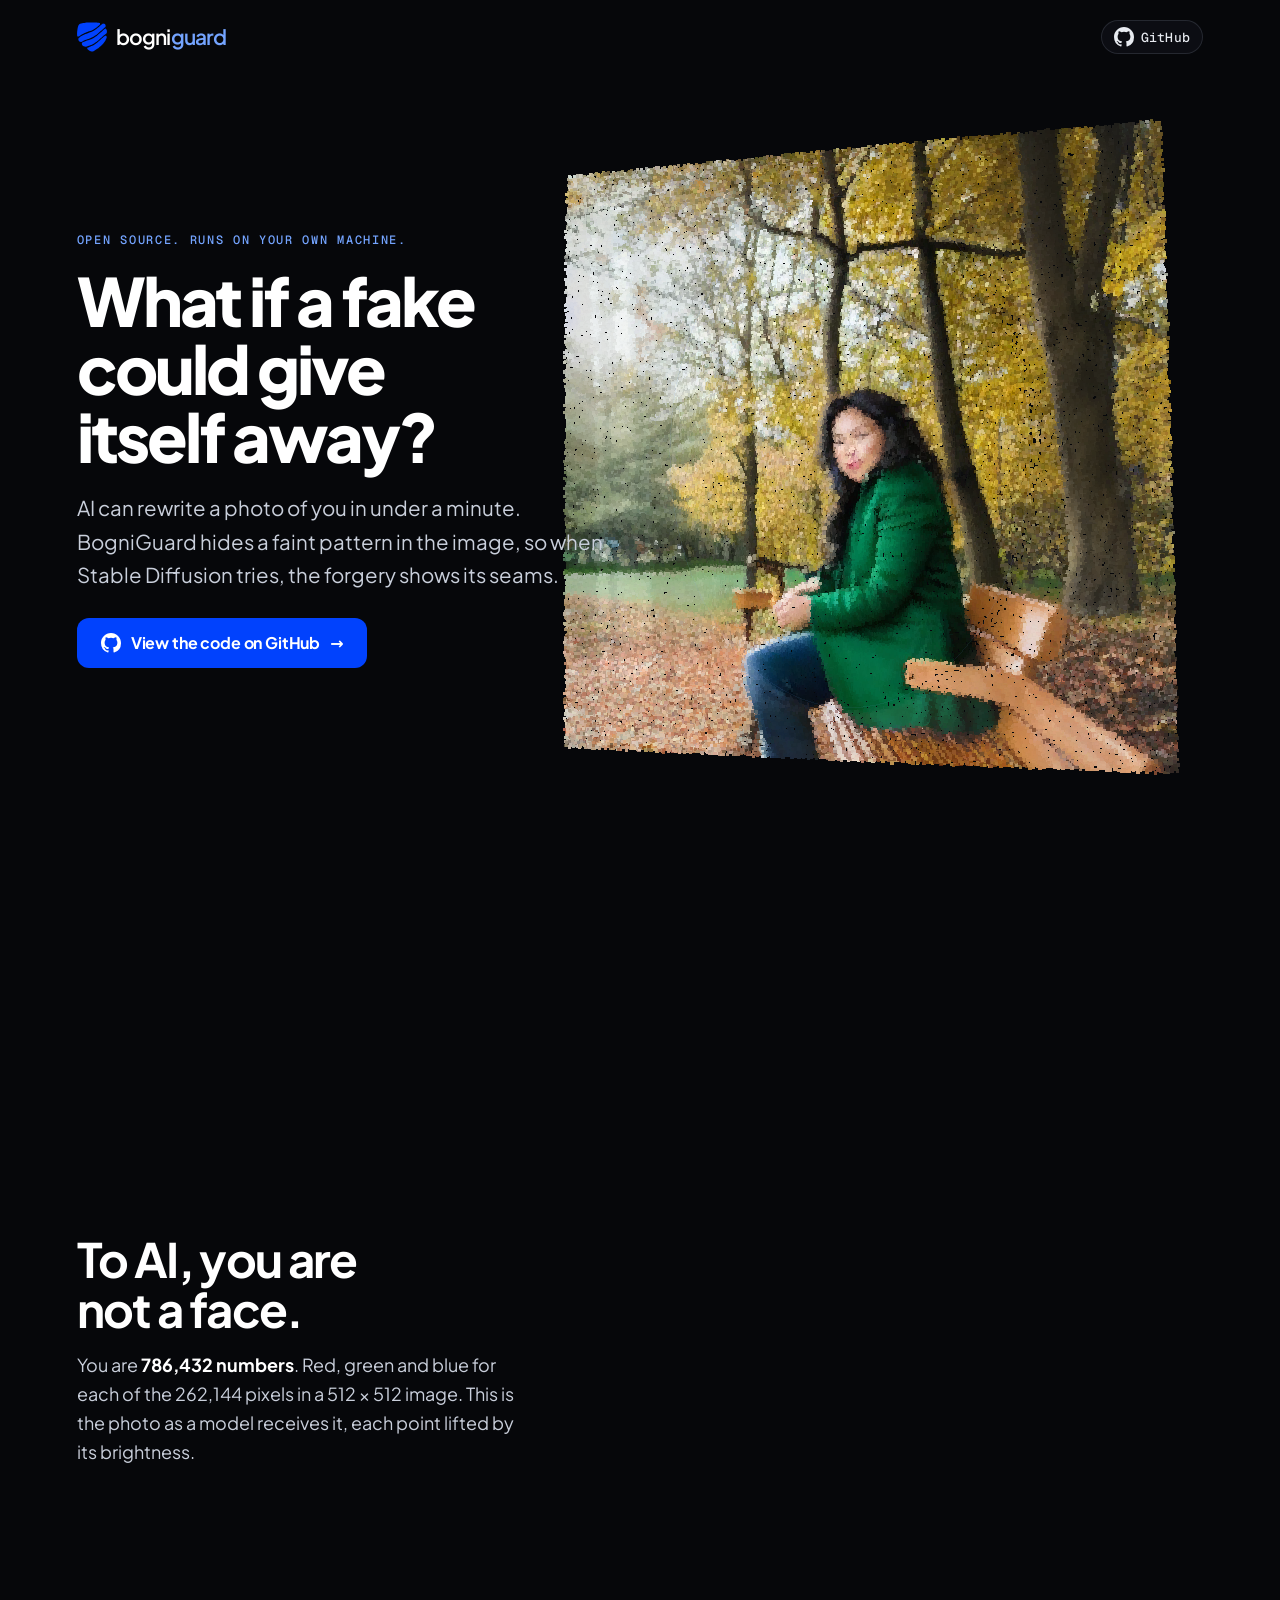
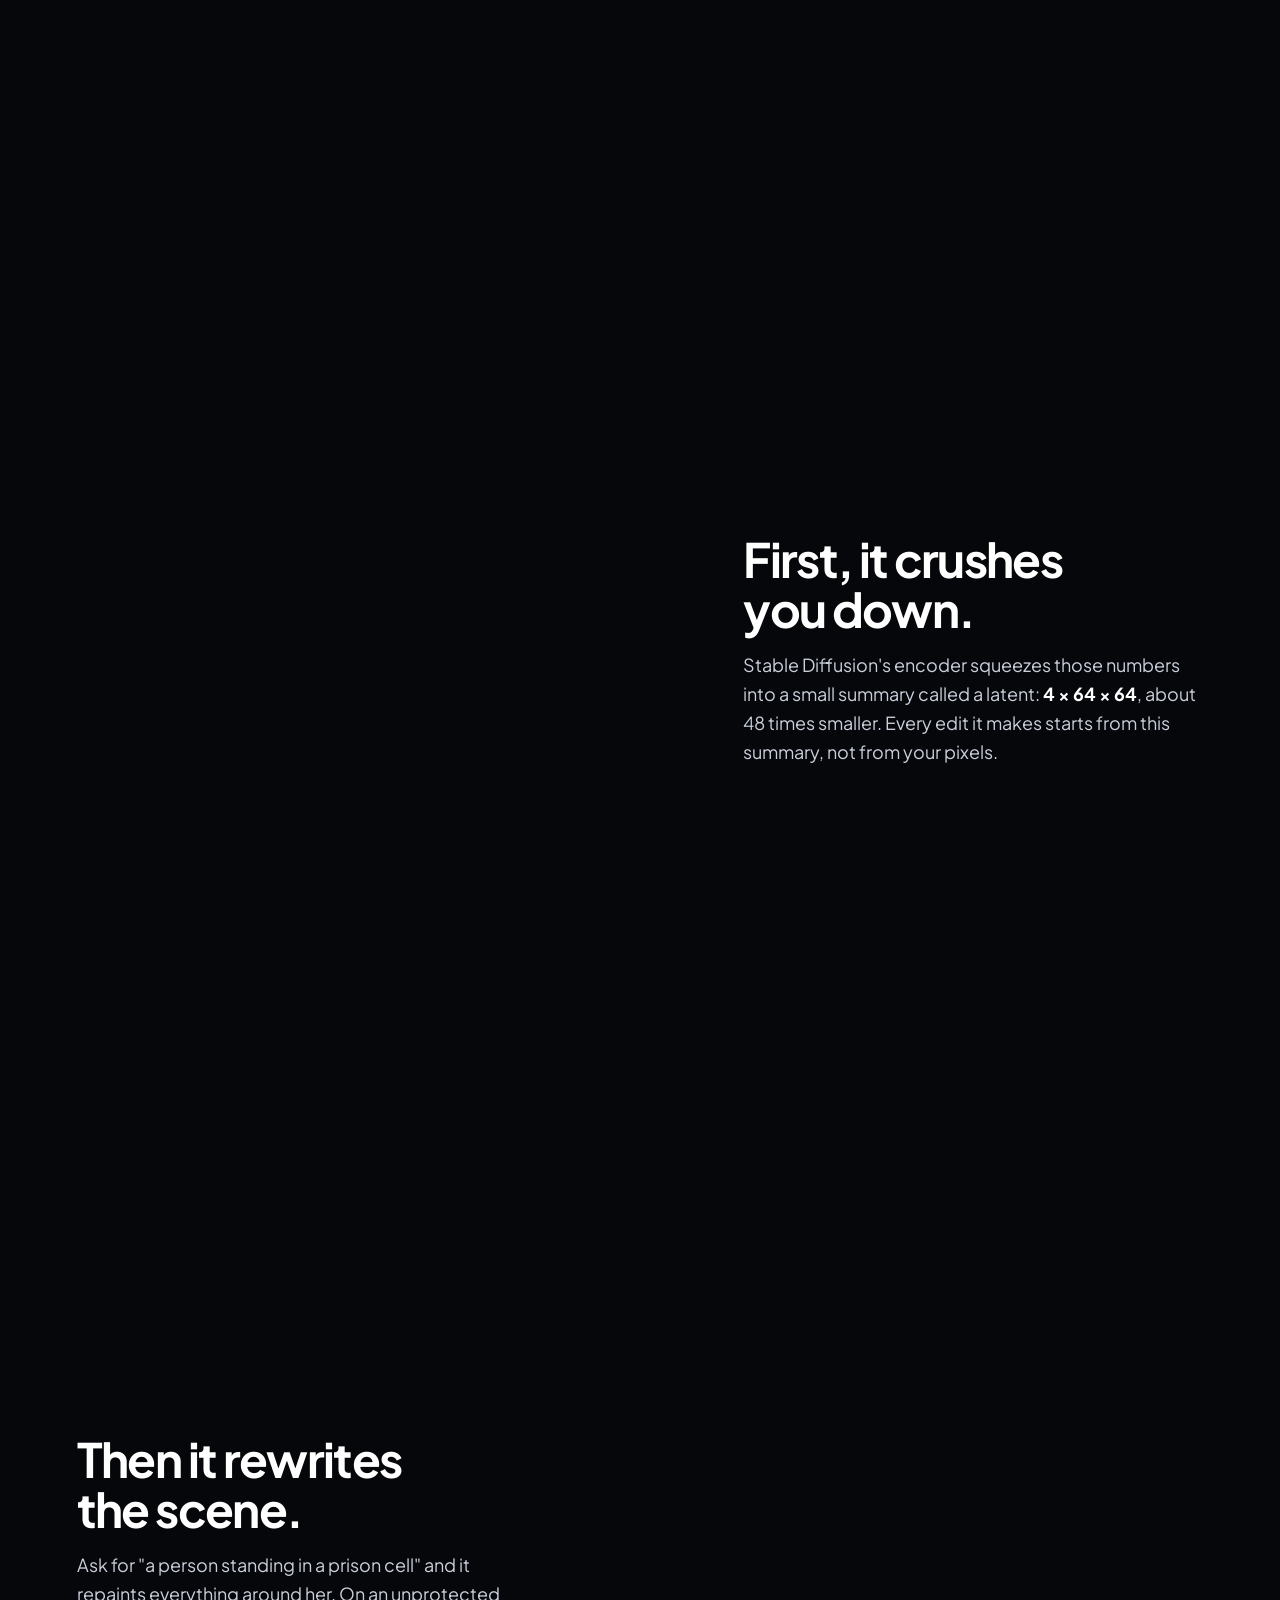
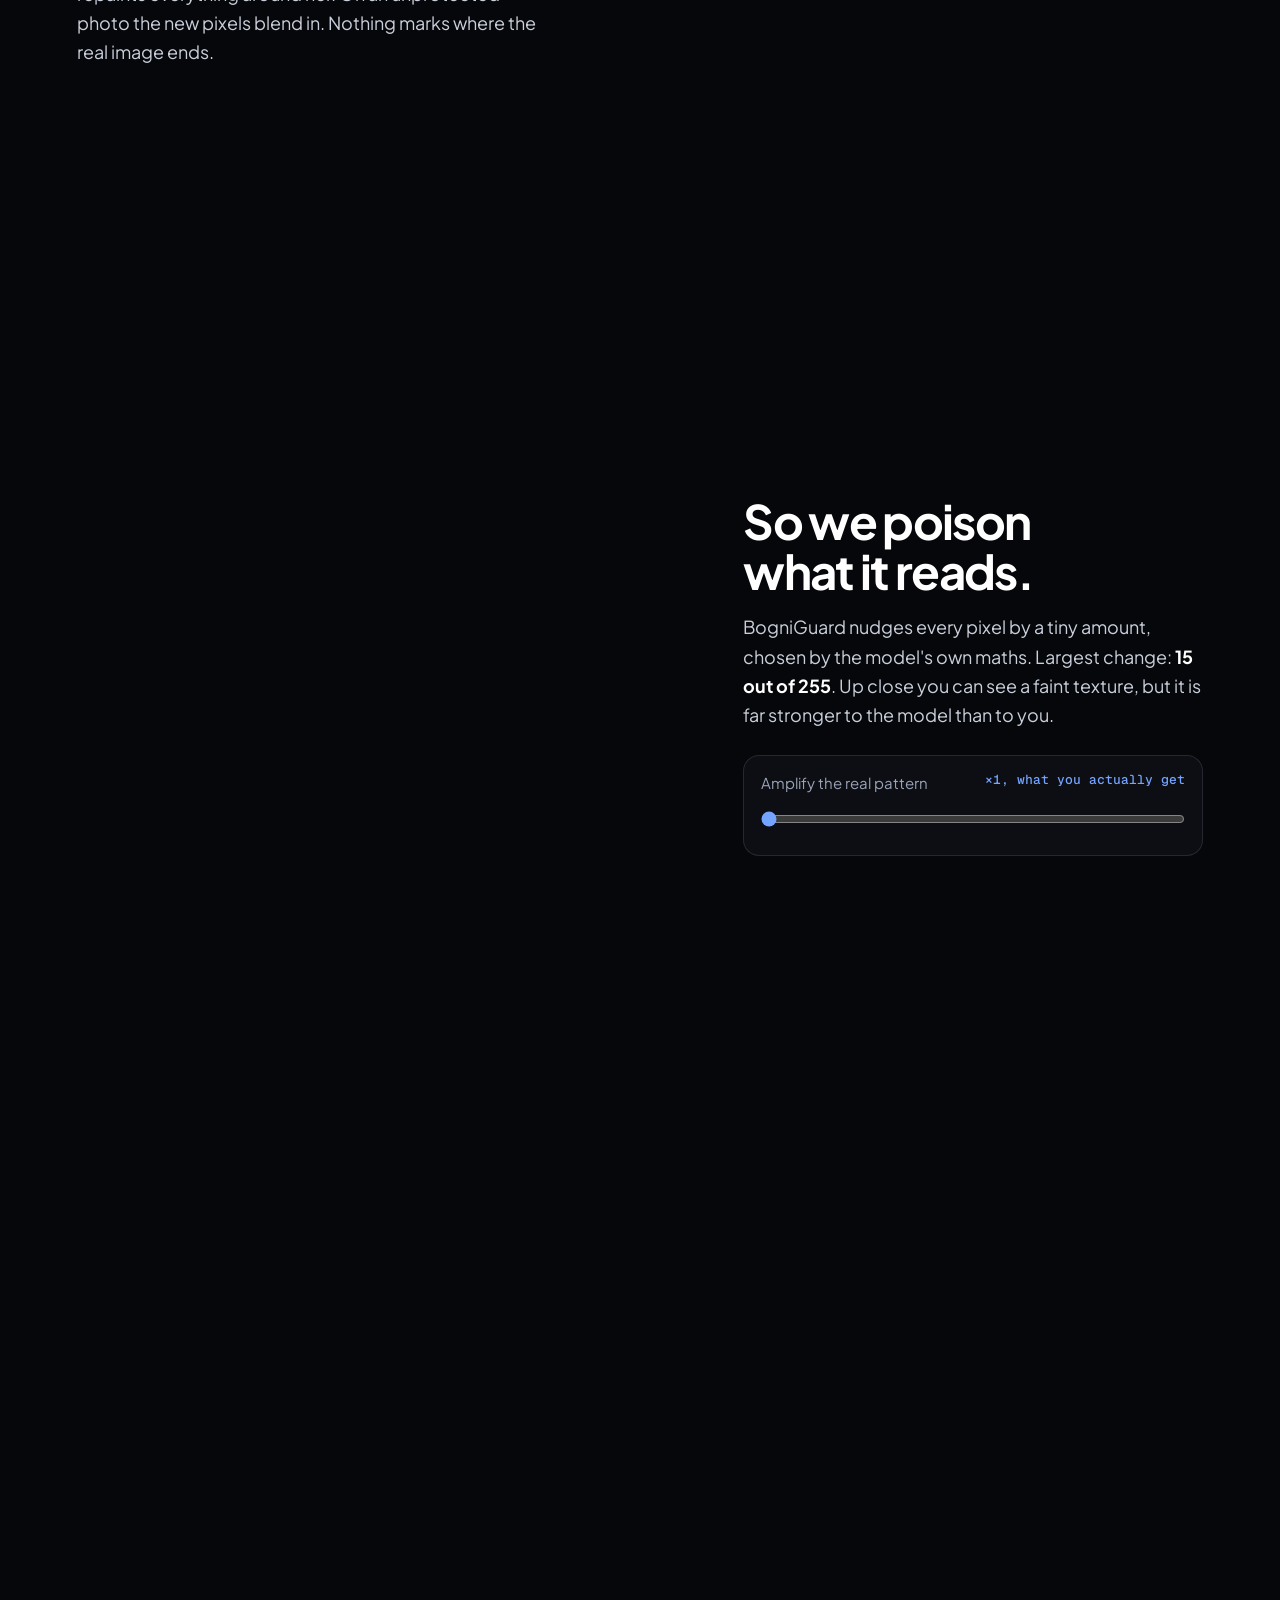
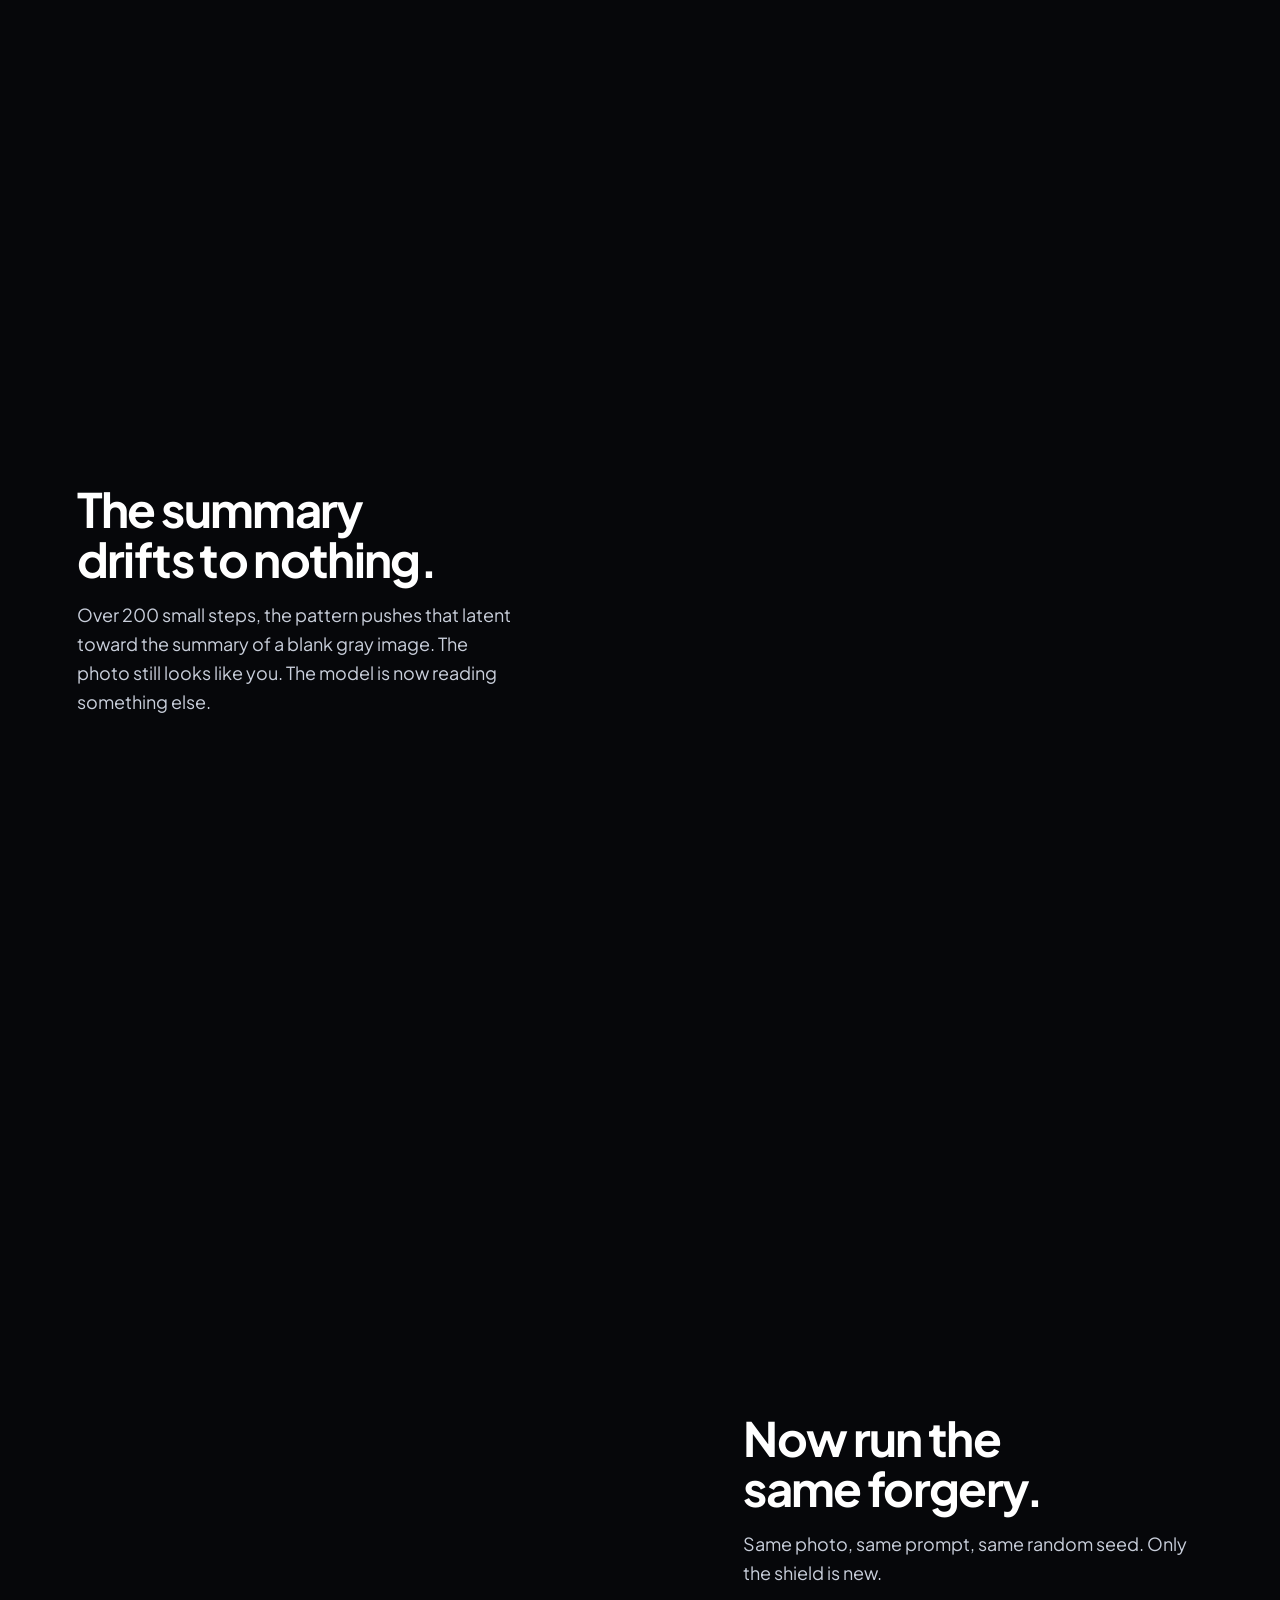
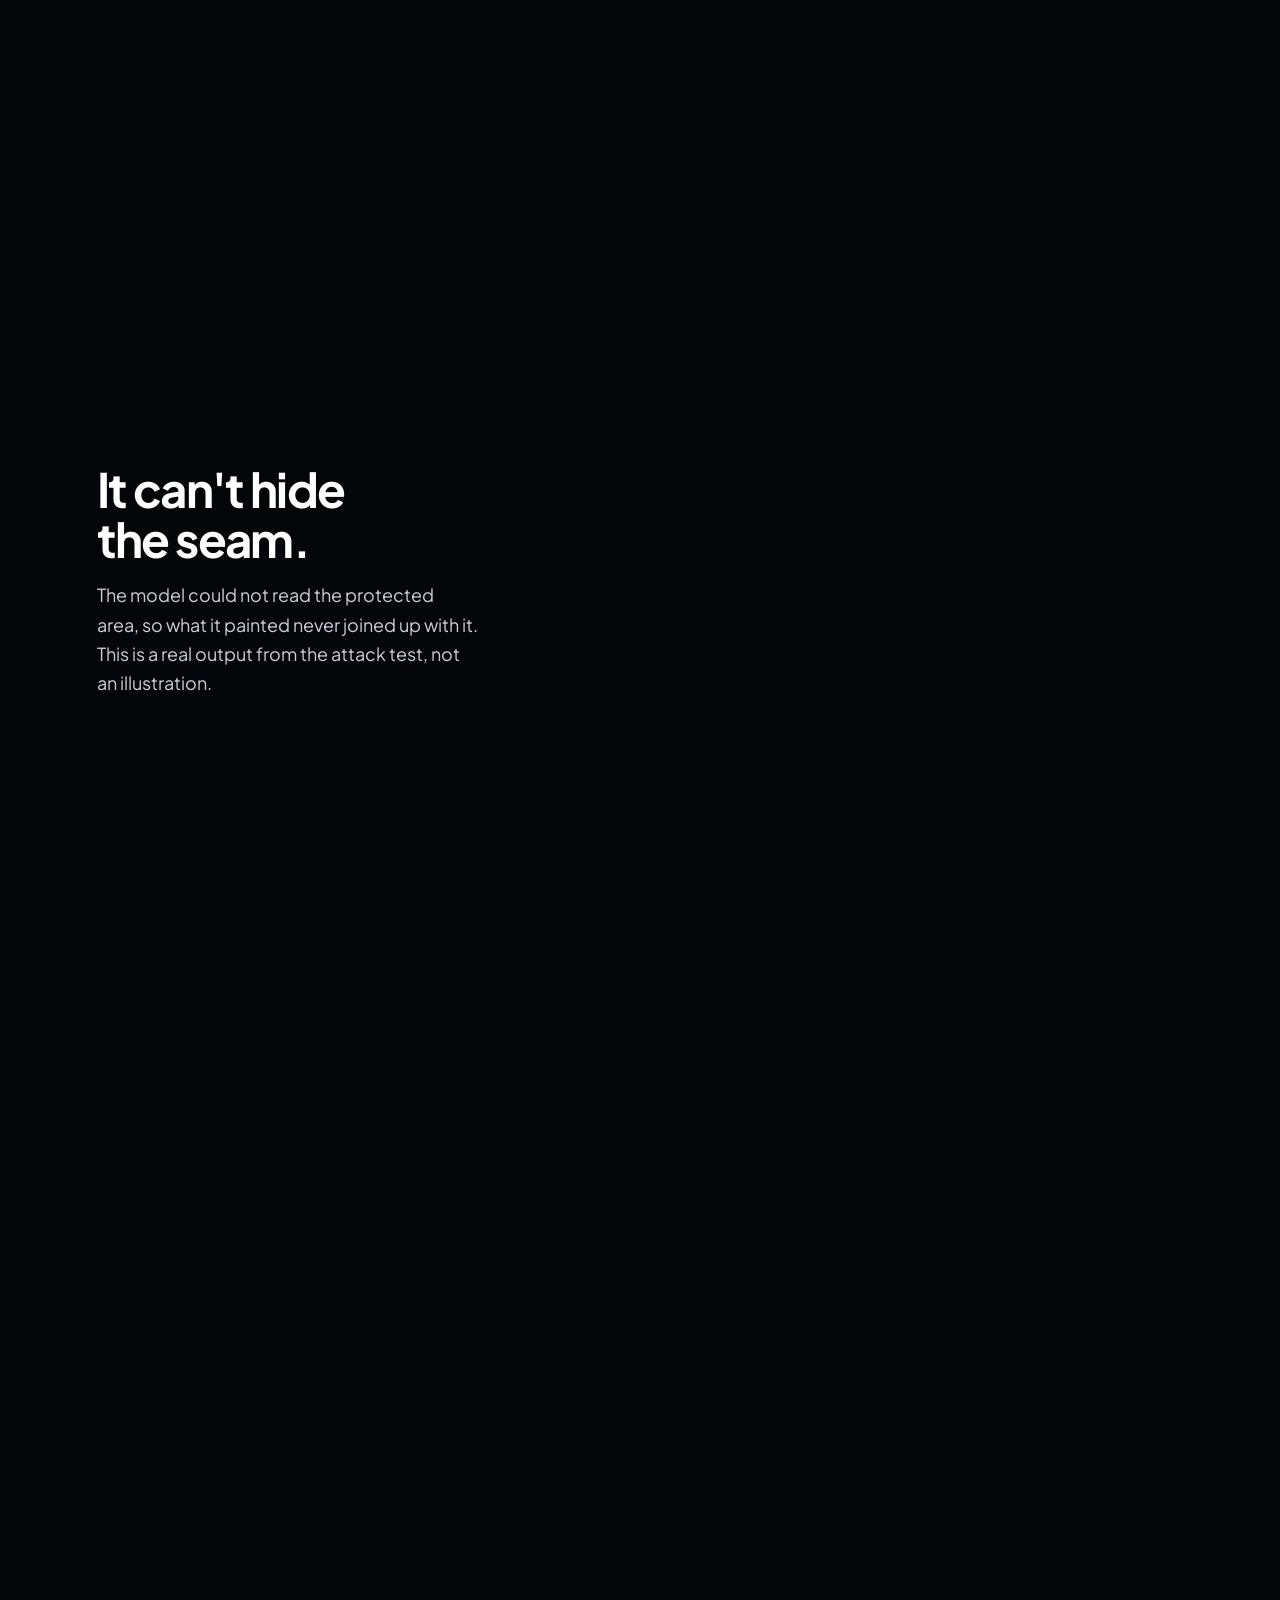
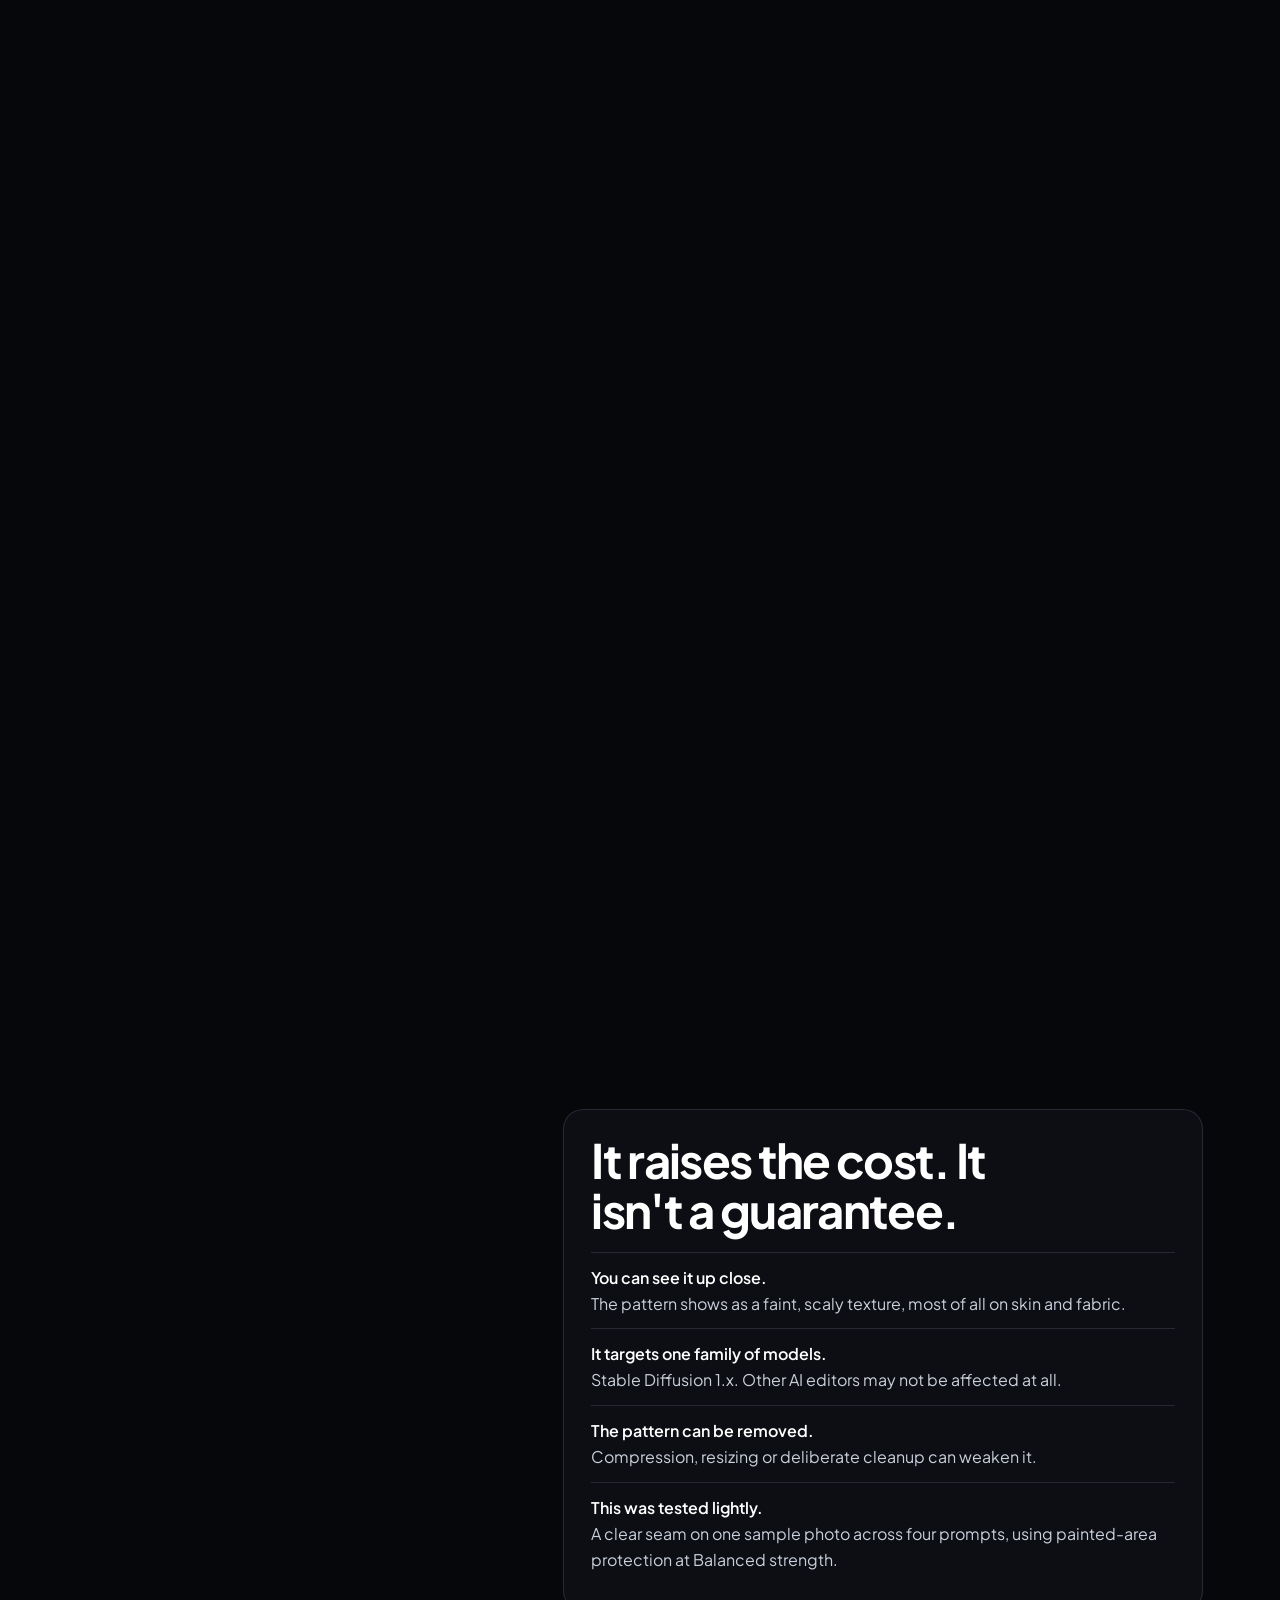
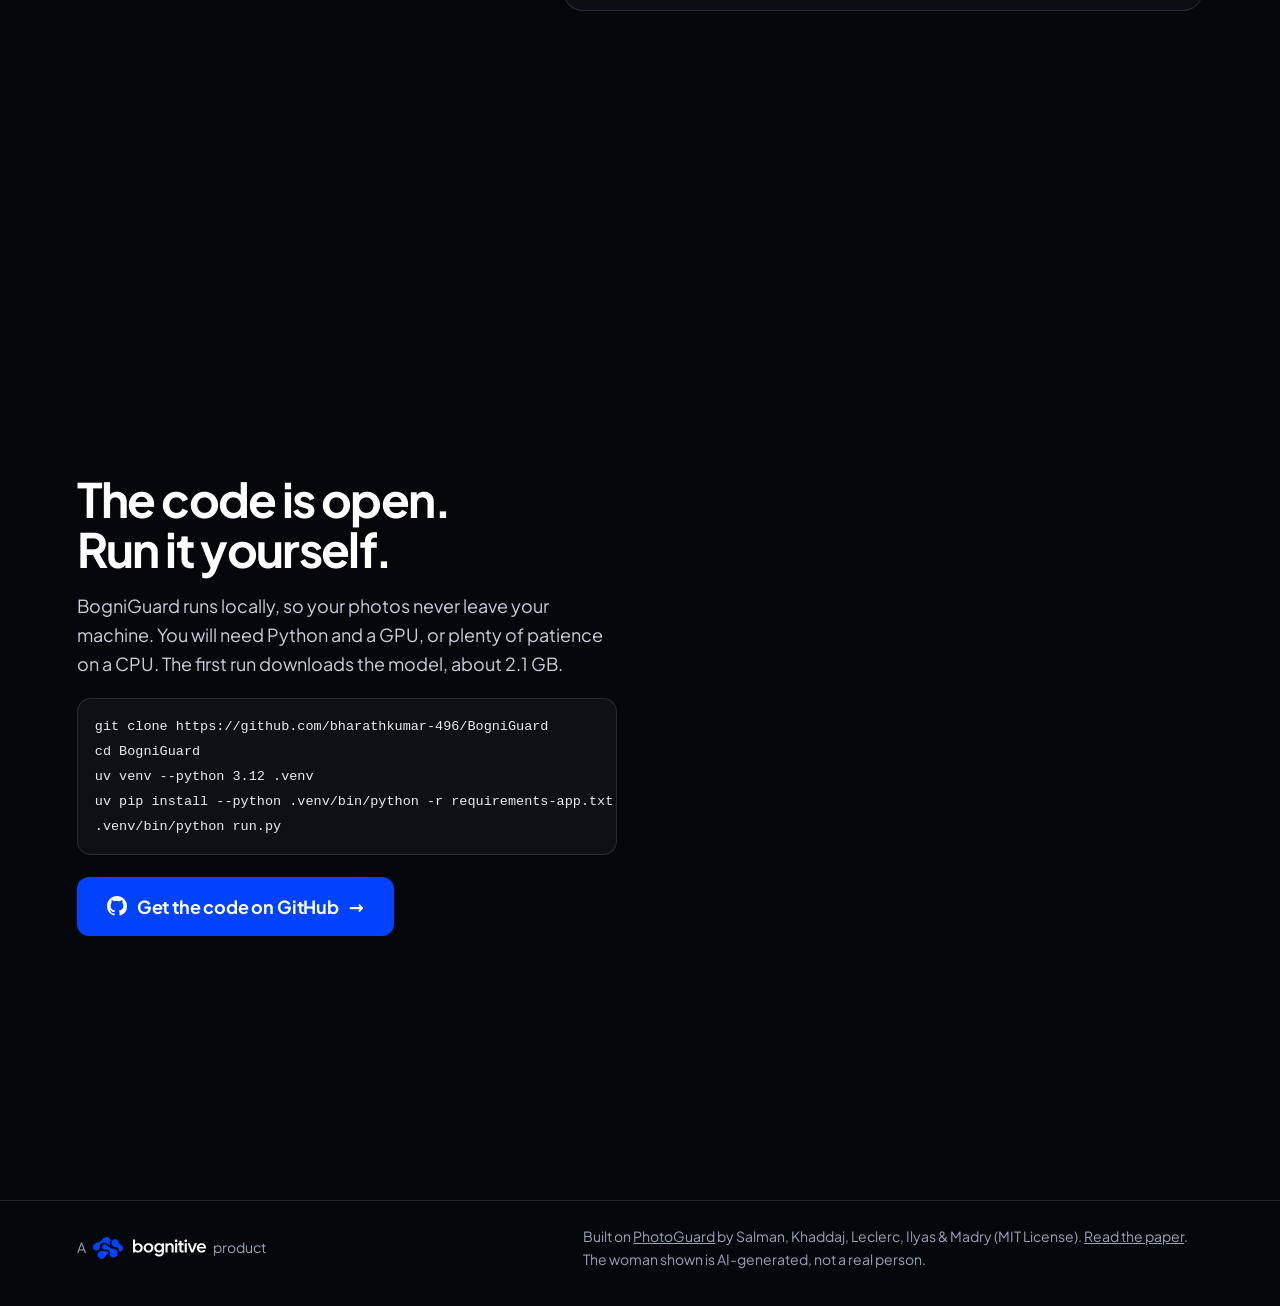
==== site/index.html @ f735fcf0 "BogniGuard: a local app and 3D explainer built on PhotoGuard Adds a branded local web app around the" ====
<!doctype html>
<html lang="en">
<head>
<meta charset="utf-8">
<meta name="viewport" content="width=device-width, initial-scale=1">
<title>BogniGuard</title>
<meta name="description" content="See how BogniGuard hides a protective pattern in a photo so Stable Diffusion forgeries give themselves away. Open source, built on PhotoGuard.">
<meta property="og:title" content="BogniGuard">
<meta property="og:description" content="Pull a real AI forgery apart with your scroll, and see how an invisible-to-the-model shield breaks it.">
<link rel="icon" href="img/favicon.svg" type="image/svg+xml">
<link rel="preload" href="fonts/jakarta.woff2" as="font" type="font/woff2" crossorigin>
<link rel="stylesheet" href="style.css">
<script>document.documentElement.classList.add("js")</script>
</head>
<body>
<canvas id="stage" aria-hidden="true"></canvas>
<div class="bar" id="bar" aria-hidden="true"></div>

<header>
  <a class="brand" href="#top" aria-label="BogniGuard, back to top"><img src="img/guard-mark.svg" alt="" width="30" height="30"><span>bogni<b>guard</b></span></a>
  <a class="source" href="https://github.com/bharathkumar-496/BogniGuard" rel="noopener"><svg class="gh" viewBox="0 0 16 16" width="20" height="20" aria-hidden="true"><path fill="currentColor" d="M8 0C3.58 0 0 3.58 0 8a8 8 0 0 0 5.47 7.59c.4.07.55-.17.55-.38v-1.34c-2.23.48-2.7-1.07-2.7-1.07-.36-.92-.89-1.17-.89-1.17-.73-.5.05-.49.05-.49.8.06 1.23.83 1.23.83.72 1.22 1.87.87 2.33.66.07-.52.28-.87.5-1.07-1.78-.2-3.64-.89-3.64-3.95 0-.87.31-1.59.82-2.15-.08-.2-.36-1.02.08-2.12 0 0 .67-.21 2.2.82a7.6 7.6 0 0 1 4 0c1.53-1.04 2.2-.82 2.2-.82.44 1.1.16 1.92.08 2.12.51.56.82 1.27.82 2.15 0 3.07-1.87 3.75-3.65 3.95.29.25.54.73.54 1.48v2.2c0 .21.15.46.55.38A8 8 0 0 0 16 8c0-4.42-3.58-8-8-8z"/></svg><span>GitHub</span></a>
</header>

<main id="top">
  <section class="act hero" data-state="hero">
    <div class="copy">
      <p class="kicker">Open source. Runs on your own machine.</p>
      <h1>What if a fake could give itself away?</h1>
      <p class="lede">AI can rewrite a photo of you in under a minute. BogniGuard hides a faint pattern in the image, so when Stable Diffusion tries, the forgery shows its seams.</p>
      <a class="cta" href="https://github.com/bharathkumar-496/BogniGuard" rel="noopener"><svg class="gh" viewBox="0 0 16 16" width="20" height="20" aria-hidden="true"><path fill="currentColor" d="M8 0C3.58 0 0 3.58 0 8a8 8 0 0 0 5.47 7.59c.4.07.55-.17.55-.38v-1.34c-2.23.48-2.7-1.07-2.7-1.07-.36-.92-.89-1.17-.89-1.17-.73-.5.05-.49.05-.49.8.06 1.23.83 1.23.83.72 1.22 1.87.87 2.33.66.07-.52.28-.87.5-1.07-1.78-.2-3.64-.89-3.64-3.95 0-.87.31-1.59.82-2.15-.08-.2-.36-1.02.08-2.12 0 0 .67-.21 2.2.82a7.6 7.6 0 0 1 4 0c1.53-1.04 2.2-.82 2.2-.82.44 1.1.16 1.92.08 2.12.51.56.82 1.27.82 2.15 0 3.07-1.87 3.75-3.65 3.95.29.25.54.73.54 1.48v2.2c0 .21.15.46.55.38A8 8 0 0 0 16 8c0-4.42-3.58-8-8-8z"/></svg><span>View the code on GitHub</span><i aria-hidden="true">→</i></a>
    </div>
  </section>

  <section class="act left" data-state="numbers">
    <div class="copy">
      <h2>To AI, you are not a face.</h2>
      <p>You are <strong>786,432 numbers</strong>. Red, green and blue for each of the 262,144 pixels in a 512 × 512 image. This is the photo as a model receives it, each point lifted by its brightness.</p>
    </div>
    <img class="fallback" src="img/sample.jpg" alt="The sample photo: an AI-generated woman in a green jacket on a park bench" loading="lazy">
  </section>

  <section class="act right" data-state="latent">
    <div class="copy">
      <h2>First, it crushes you down.</h2>
      <p>Stable Diffusion's encoder squeezes those numbers into a small summary called a latent: <strong>4 × 64 × 64</strong>, about 48 times smaller. Every edit it makes starts from this summary, not from your pixels.</p>
    </div>
  </section>

  <section class="act left" data-state="edit">
    <div class="copy">
      <h2>Then it rewrites the scene.</h2>
      <p>Ask for "a person standing in a prison cell" and it repaints everything around her. On an unprotected photo the new pixels blend in. Nothing marks where the real image ends.</p>
    </div>
    <img class="fallback" src="img/proof-original.jpg" alt="AI edit of the unprotected photo, which blends in" loading="lazy">
  </section>

  <section class="act right tall" data-state="shield">
    <div class="copy">
      <h2>So we poison what it reads.</h2>
      <p>BogniGuard nudges every pixel by a tiny amount, chosen by the model's own maths. Largest change: <strong>15 out of 255</strong>. Up close you can see a faint texture, but it is far stronger to the model than to you.</p>
      <div class="amp">
        <label for="amp"><span>Amplify the real pattern</span><output id="ampOut">×1, what you actually get</output></label>
        <input type="range" id="amp" min="1" max="10" step=".1" value="1">
      </div>
    </div>
    <img class="fallback" src="img/sample-pattern.png" alt="The protective pattern, amplified so it can be seen" loading="lazy">
  </section>

  <section class="act left" data-state="drift">
    <div class="copy">
      <h2>The summary drifts to nothing.</h2>
      <p>Over 200 small steps, the pattern pushes that latent toward the summary of a blank gray image. The photo still looks like you. The model is now reading something else.</p>
    </div>
  </section>

  <section class="act right" data-state="fakeA">
    <div class="copy">
      <h2>Now run the same forgery.</h2>
      <p>Same photo, same prompt, same random seed. Only the shield is new.</p>
    </div>
    <img class="fallback" src="img/proof-protected.jpg" alt="AI edit of the protected photo, with a hard seam around the protected oval" loading="lazy">
  </section>

  <section class="act peak" data-state="fakeB">
    <div class="copy">
      <h2>It can't hide the seam.</h2>
      <p>The model could not read the protected area, so what it painted never joined up with it. This is a real output from the attack test, not an illustration.</p>
    </div>
  </section>

  <section class="act limits" data-state="sober">
    <div class="copy wide">
      <h2>It raises the cost. It isn't a guarantee.</h2>
      <ul>
        <li><b>You can see it up close.</b> The pattern shows as a faint, scaly texture, most of all on skin and fabric.</li>
        <li><b>It targets one family of models.</b> Stable Diffusion 1.x. Other AI editors may not be affected at all.</li>
        <li><b>The pattern can be removed.</b> Compression, resizing or deliberate cleanup can weaken it.</li>
        <li><b>This was tested lightly.</b> A clear seam on one sample photo across four prompts, using painted-area protection at Balanced strength.</li>
      </ul>
    </div>
  </section>

  <section class="act close" data-state="close">
    <div class="copy">
      <h2>The code is open. Run it yourself.</h2>
      <p>BogniGuard runs locally, so your photos never leave your machine. You will need Python and a GPU, or plenty of patience on a CPU. The first run downloads the model, about 2.1 GB.</p>
      <pre tabindex="0"><code>git clone https://github.com/bharathkumar-496/BogniGuard
cd BogniGuard
uv venv --python 3.12 .venv
uv pip install --python .venv/bin/python -r requirements-app.txt
.venv/bin/python run.py</code></pre>
      <a class="cta big" href="https://github.com/bharathkumar-496/BogniGuard" rel="noopener"><svg class="gh" viewBox="0 0 16 16" width="20" height="20" aria-hidden="true"><path fill="currentColor" d="M8 0C3.58 0 0 3.58 0 8a8 8 0 0 0 5.47 7.59c.4.07.55-.17.55-.38v-1.34c-2.23.48-2.7-1.07-2.7-1.07-.36-.92-.89-1.17-.89-1.17-.73-.5.05-.49.05-.49.8.06 1.23.83 1.23.83.72 1.22 1.87.87 2.33.66.07-.52.28-.87.5-1.07-1.78-.2-3.64-.89-3.64-3.95 0-.87.31-1.59.82-2.15-.08-.2-.36-1.02.08-2.12 0 0 .67-.21 2.2.82a7.6 7.6 0 0 1 4 0c1.53-1.04 2.2-.82 2.2-.82.44 1.1.16 1.92.08 2.12.51.56.82 1.27.82 2.15 0 3.07-1.87 3.75-3.65 3.95.29.25.54.73.54 1.48v2.2c0 .21.15.46.55.38A8 8 0 0 0 16 8c0-4.42-3.58-8-8-8z"/></svg><span>Get the code on GitHub</span><i aria-hidden="true">→</i></a>
    </div>
  </section>
</main>

<footer>
  <a class="credit" href="https://bognitive.com" rel="noopener">A <img src="img/bognitive-on-dark.svg" alt="Bognitive" height="22"> product</a>
  <p>Built on <a href="https://github.com/MadryLab/photoguard" rel="noopener">PhotoGuard</a> by Salman, Khaddaj, Leclerc, Ilyas &amp; Madry (MIT License). <a href="https://arxiv.org/abs/2302.06588" rel="noopener">Read the paper</a>. The woman shown is AI-generated, not a real person.</p>
</footer>

<script type="module" src="app.js"></script>
</body>
</html>
---- site/style.css ----
/* Type and palette from the Bognitive brand kit. Motion: gather, connect, settle. */
@font-face { font-family: "Plus Jakarta Sans"; src: url(fonts/jakarta.woff2) format("woff2"); font-weight: 200 800; font-display: swap; }
@font-face { font-family: "Geist Mono"; src: url(fonts/geist-mono.woff2) format("woff2"); font-weight: 100 900; font-display: swap; }

:root {
  --ink: #06070a; --surface: #0e1016; --hairline: rgba(170, 182, 206, .16);
  --text: #e8ebf1; --soft: #c9cfdb; --muted: #9aa3b6;
  --cobalt: #0142fd; --cobalt-hi: #1f5bff; --electric: #74a4ff;
  --ease: cubic-bezier(.23, 1, .32, 1);
  --sans: "Plus Jakarta Sans", system-ui, sans-serif;
  --mono: "Geist Mono", ui-monospace, Menlo, monospace;
  --gutter: clamp(20px, 6vw, 96px);
  color-scheme: dark;
}
* { box-sizing: border-box; }
html { background: var(--ink); scrollbar-color: #2a2f3c var(--ink); scrollbar-width: thin; overflow-x: clip; }
body { margin: 0; background: var(--ink); color: var(--text); font: 400 18px/1.62 var(--sans); -webkit-font-smoothing: antialiased; overflow-x: clip; }
::selection { background: var(--cobalt); color: #fff; }
h1, h2, p { margin: 0; }
h1, h2 { color: #fff; text-wrap: balance; }
p { text-wrap: pretty; }
a { color: inherit; }
:focus-visible { outline: 1.5px solid var(--electric); outline-offset: 4px; border-radius: 4px; }

#stage { position: fixed; inset: 0; width: 100%; height: 100%; z-index: 0; display: block; }
.bar { position: fixed; z-index: 3; top: 0; left: 0; right: 0; height: 2px; background: var(--electric); transform: scaleX(0); transform-origin: left; }

header { position: fixed; z-index: 3; top: 0; left: 0; right: 0; display: flex; justify-content: space-between; align-items: center; padding: 20px var(--gutter); pointer-events: none; }
header a { pointer-events: auto; }
.brand { display: flex; align-items: center; gap: 9px; text-decoration: none; font-size: 21px; font-weight: 600; letter-spacing: -.04em; color: #fff; }
.brand b { font-weight: 600; color: var(--electric); }
.source { display: inline-flex; align-items: center; gap: 7px; font: 500 13px var(--mono); letter-spacing: .02em; text-decoration: none; padding: 7px 13px; border-radius: 99px; background: rgba(14, 16, 22, .8); box-shadow: inset 0 0 0 1px var(--hairline); transition: box-shadow .3s; }
.source:hover { box-shadow: inset 0 0 0 1px var(--electric); }

main { position: relative; z-index: 1; }
.act { position: relative; min-height: 100vh; min-height: 100svh; display: flex; align-items: center; padding: 96px var(--gutter); }
.tall { min-height: 150vh; }
.left .copy, .hero .copy { margin-right: auto; }
.right .copy { margin-left: auto; }
.copy { width: min(100%, 460px); opacity: 0; transform: translateY(36px); transition: opacity .7s var(--ease), transform .7s var(--ease); }
html:not(.js) .copy, .copy.seen { opacity: 1; transform: none; }
.tall .copy { position: sticky; top: 22vh; align-self: flex-start; }

.kicker { font: 500 12px/1.4 var(--mono); letter-spacing: .14em; text-transform: uppercase; color: var(--electric); margin-bottom: 18px; }
h1 { font-size: clamp(42px, 5.2vw, 76px); line-height: 1.02; font-weight: 800; letter-spacing: -.045em; }
.hero .copy { width: min(100%, 540px); }
h2 { font-size: clamp(32px, 3.7vw, 50px); line-height: 1.06; font-weight: 700; letter-spacing: -.035em; margin-bottom: 16px; }
.lede { margin-top: 22px; font-size: clamp(18px, 1.6vw, 21px); color: var(--soft); }
.copy p:not(.kicker):not(.lede) { color: var(--soft); }
strong { color: #fff; font-weight: 700; }

.amp { margin-top: 26px; padding: 16px 18px; border-radius: 16px; background: rgba(14, 16, 22, .86); box-shadow: inset 0 0 0 1px var(--hairline); }
.amp label { display: flex; flex-wrap: wrap; justify-content: space-between; gap: 2px 14px; font-size: 15px; color: var(--muted); margin-bottom: 10px; }
.amp output { font: 500 13px var(--mono); color: var(--electric); }
.amp input { width: 100%; height: 28px; margin: 0; accent-color: var(--electric); cursor: ew-resize; }

.peak { min-height: 240vh; align-items: flex-end; }
.peak .copy { position: sticky; bottom: 6vh; width: min(100%, 440px); padding: 18px 20px; border-radius: 18px; background: rgba(6, 7, 10, .78); }

.limits .wide { width: min(100%, 640px); padding: 26px 28px; border-radius: 20px; background: rgba(14, 16, 22, .92); box-shadow: inset 0 0 0 1px var(--hairline); margin-left: auto; }
.limits ul { list-style: none; margin: 0; padding: 0; }
.limits li { padding: 12px 0; border-top: 1px solid var(--hairline); color: var(--soft); font-size: 16px; }
.limits b { display: block; color: #fff; font-weight: 600; }

.close { min-height: 110vh; }
.close .copy { width: min(100%, 540px); }
pre { margin: 20px 0 22px; padding: 16px 18px; border-radius: 14px; background: var(--surface); box-shadow: inset 0 0 0 1px var(--hairline); overflow-x: auto; font: 400 13.5px/1.7 var(--mono); color: var(--text); }
.cta { position: relative; overflow: hidden; display: inline-flex; align-items: center; gap: 10px; min-height: 50px; margin-top: 26px; padding: 12px 24px; border-radius: 12px; background: var(--cobalt); color: #fff; font-weight: 700; font-size: 16px; letter-spacing: -.01em; text-decoration: none; transition: background .3s, transform .4s var(--ease); }
.cta:hover { background: var(--cobalt-hi); transform: translateY(-3px); box-shadow: 0 16px 36px -14px var(--cobalt-hi); }
.cta i { font-style: normal; transition: transform .4s var(--ease); }
.cta:hover i { transform: translateX(6px); }
.cta.big { margin-top: 0; font-size: 18px; padding: 15px 30px; }
.gh { flex: none; }

footer { position: relative; z-index: 1; display: flex; flex-wrap: wrap; align-items: center; justify-content: space-between; gap: 14px; padding: 24px var(--gutter) 36px; border-top: 1px solid var(--hairline); background: var(--ink); font-size: 14px; color: var(--muted); }
footer p { max-width: 62ch; }
.credit { display: inline-flex; align-items: center; gap: 7px; text-decoration: none; }
.credit img { display: block; width: auto; }

.fallback { display: none; }
.no3d #stage { display: none; }
.no3d .fallback { display: block; width: min(100%, 460px); border-radius: 16px; margin: 0 auto; }
.no3d .act { flex-direction: column; justify-content: center; gap: 22px; }
.no3d .copy { margin: 0 auto; }

@media (max-width: 860px) {
  body { font-size: 17px; }
  .act { align-items: flex-end; padding: 72px var(--gutter) 34px; }
  .copy { width: 100%; padding: 16px 18px; border-radius: 16px; background: rgba(6, 7, 10, .84); }
  .hero .copy { padding: 0; background: none; }
  .tall { min-height: 150vh; }
  .tall .copy { top: auto; bottom: 16px; align-self: flex-end; }
  .peak .copy, .limits .wide { padding: 16px 18px; }
  .close .copy, .limits .wide { background: rgba(6, 7, 10, .92); }
  h1 { font-size: clamp(38px, 11vw, 52px); }
}
@media (prefers-reduced-motion: reduce) {
  .copy { transition: none; transform: none; opacity: 1; }
  .cta { transition: none; }
}
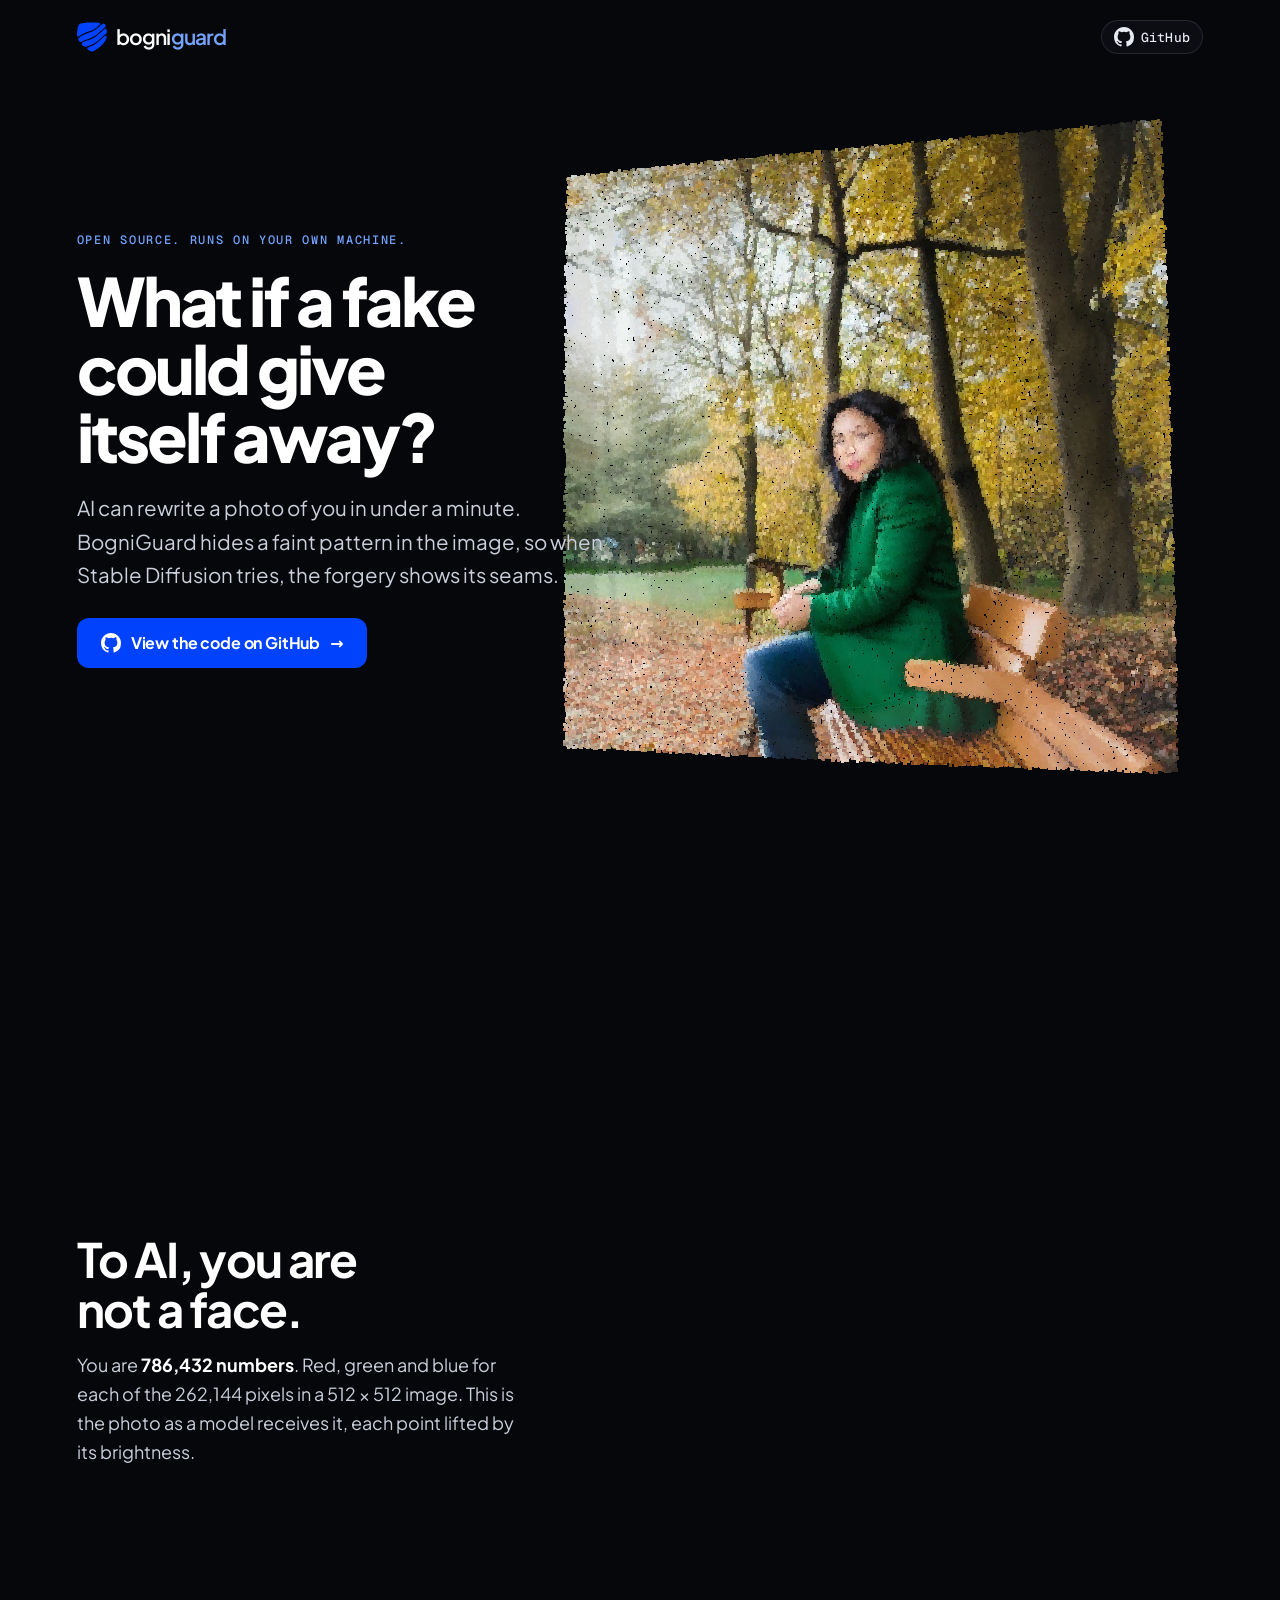
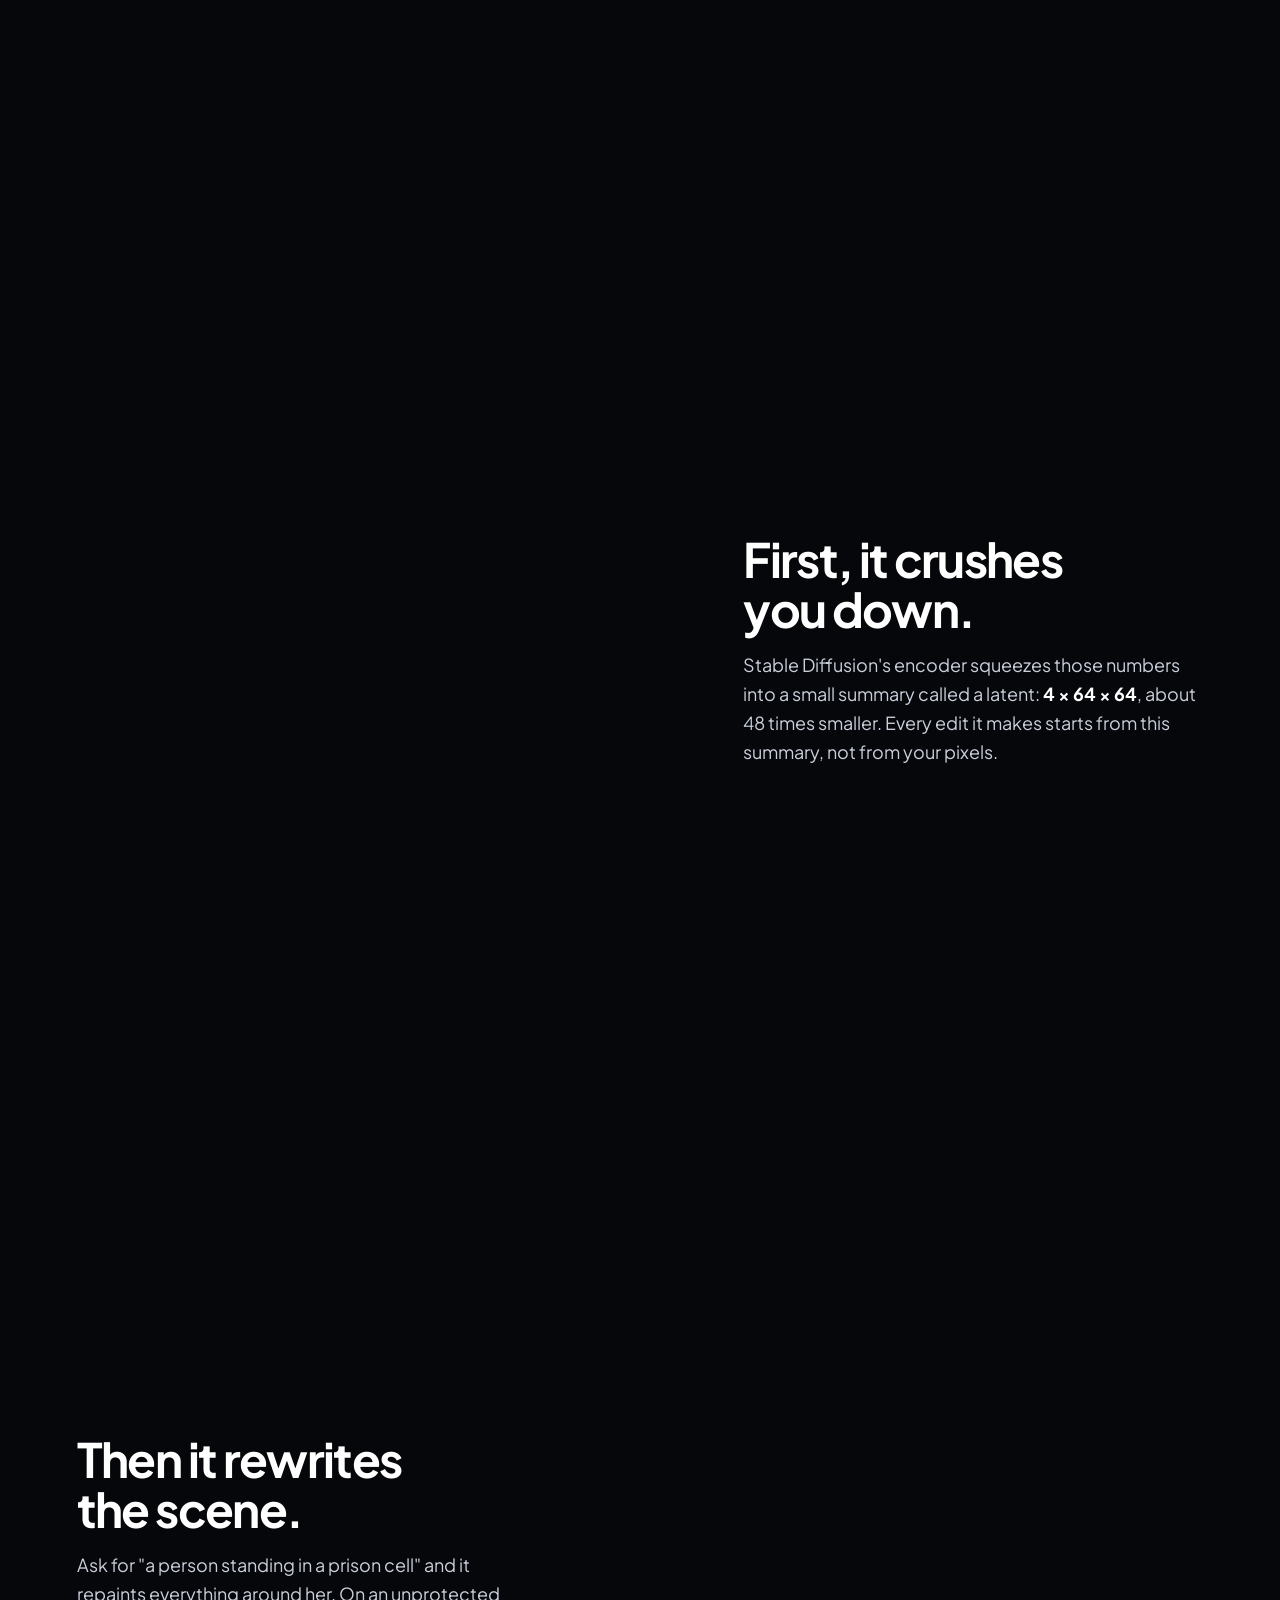
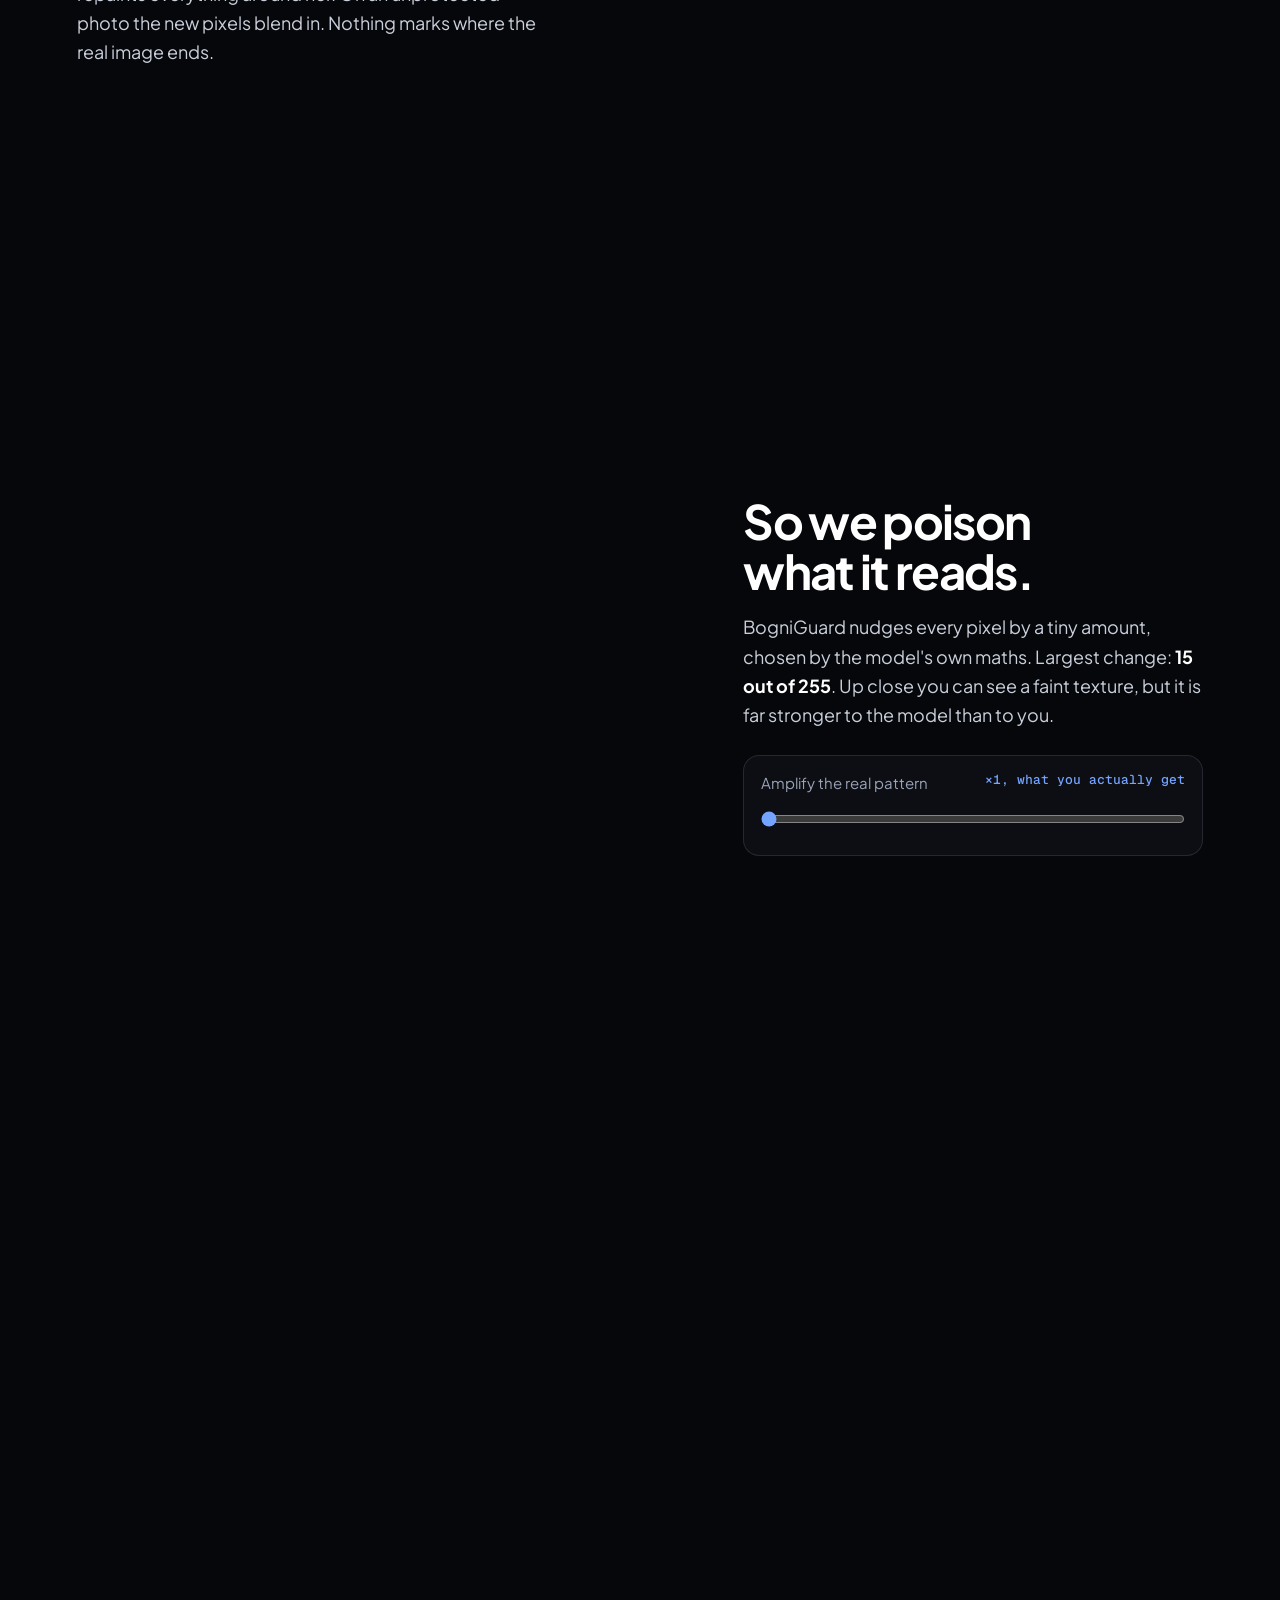
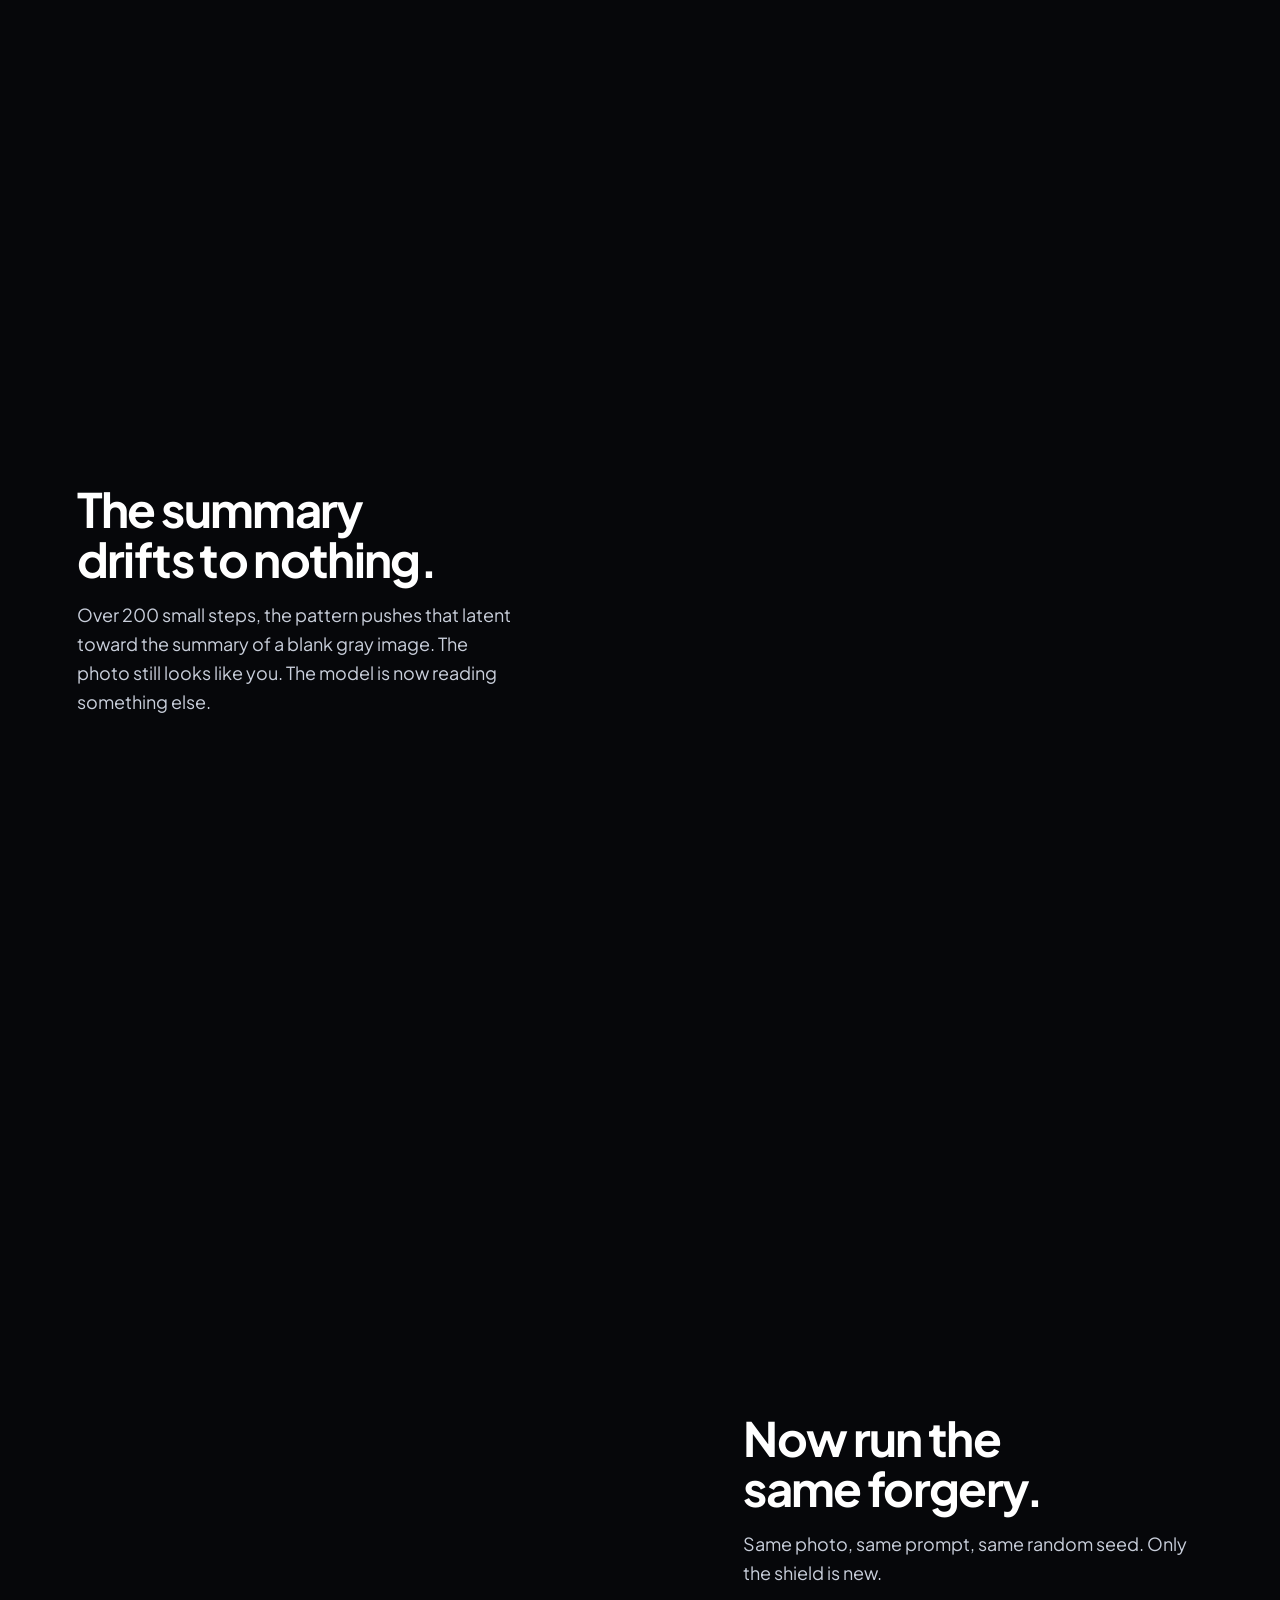
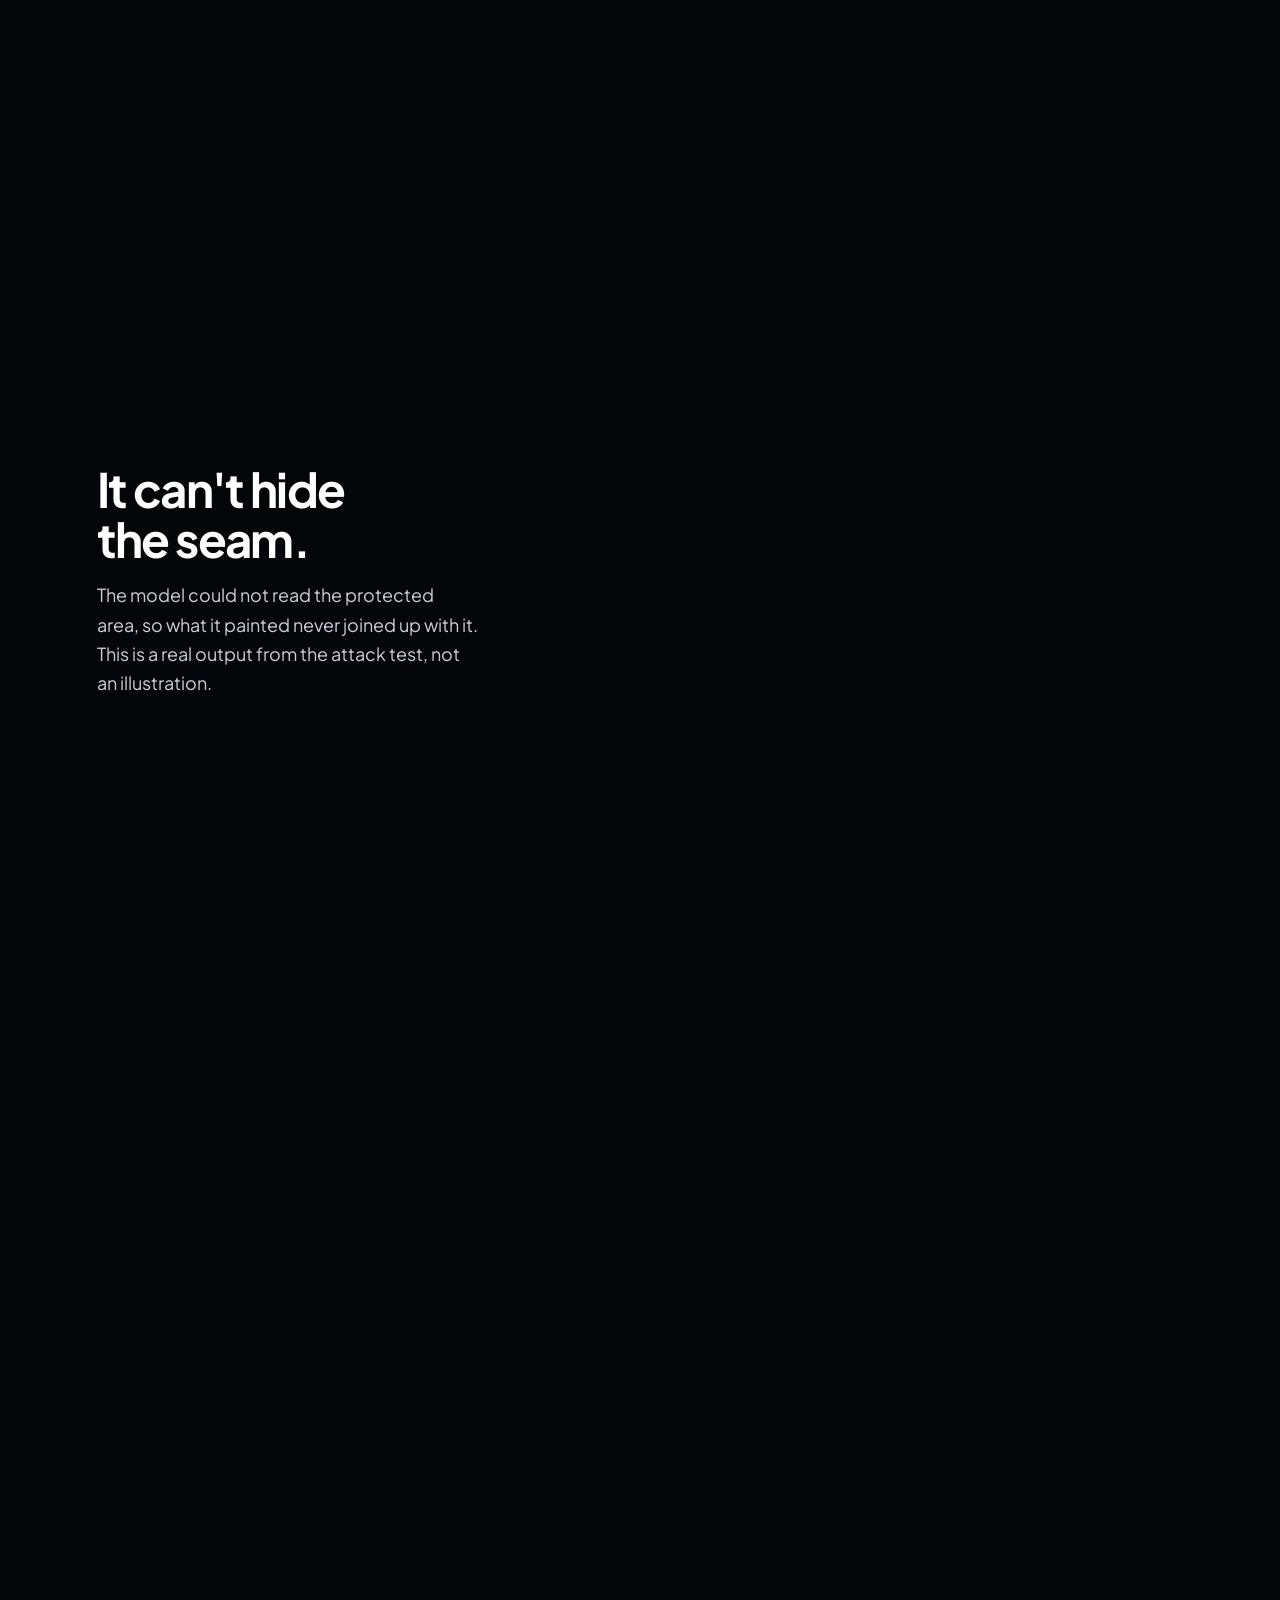
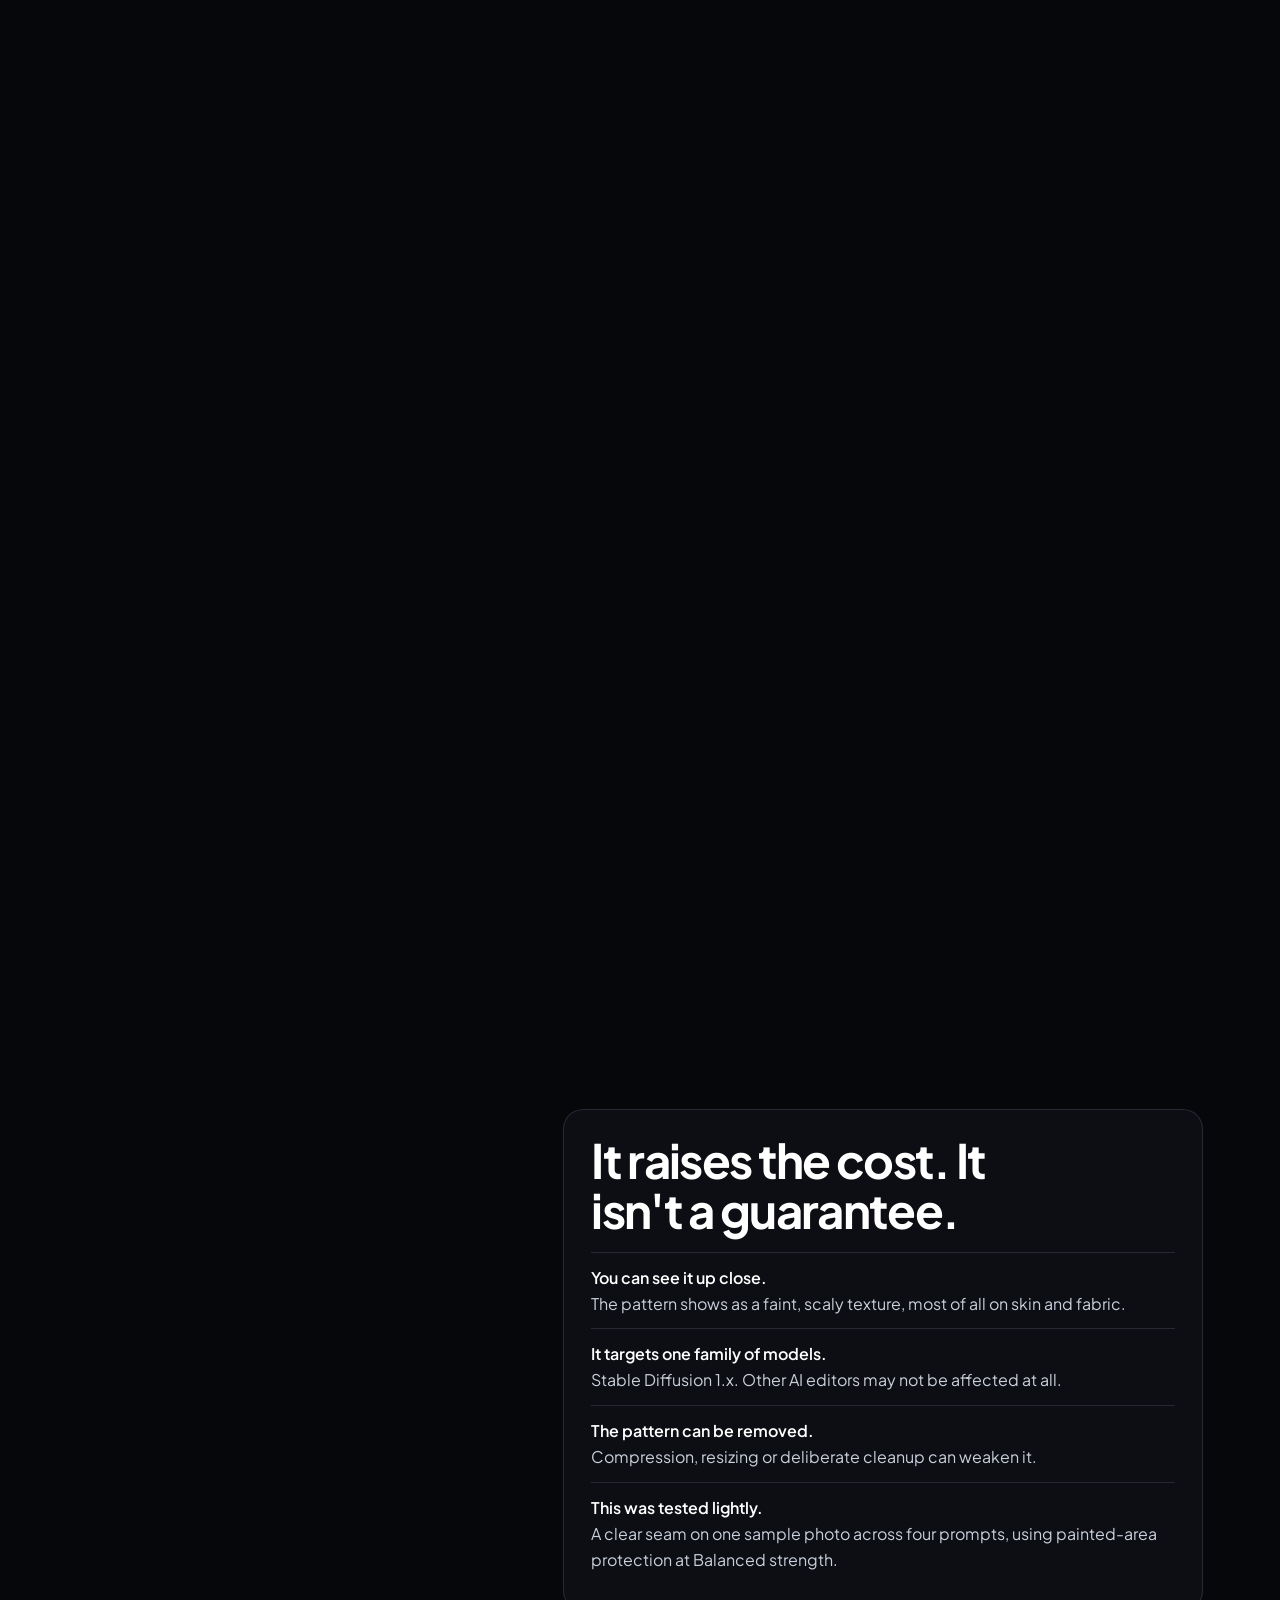
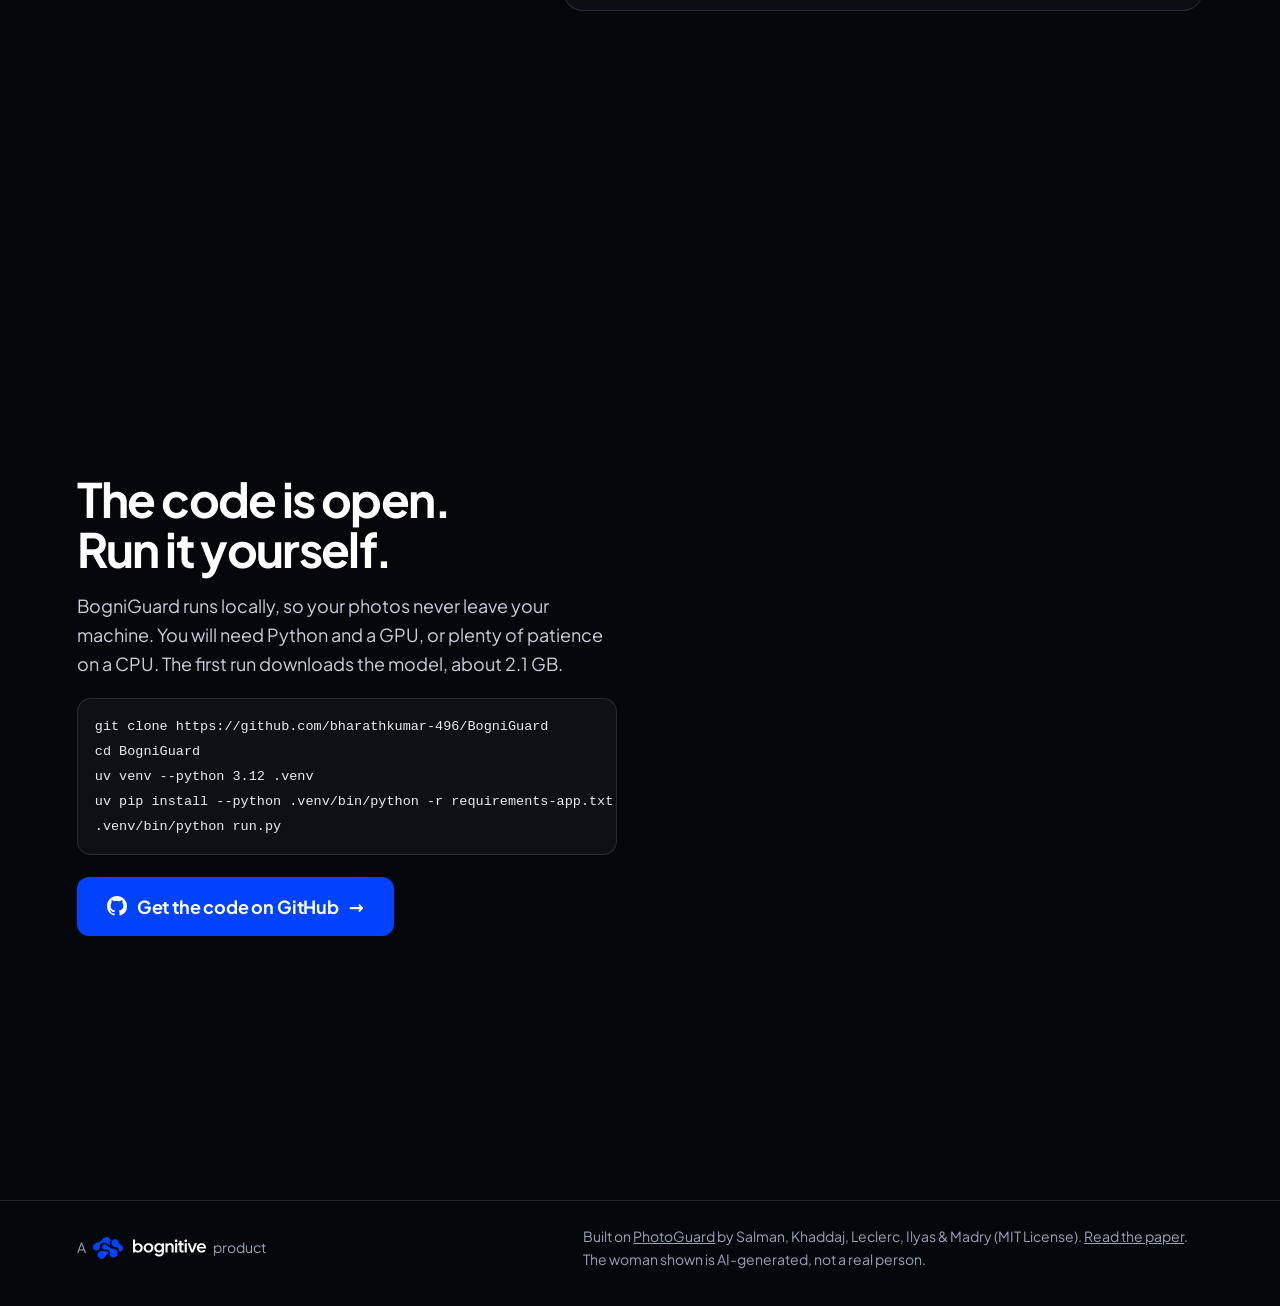
==== commit db96a307: "Scroll phone text in its own bottom-half panel Text now stops and fades at the middle of the screen," ====
--- a/site/index.html
+++ b/site/index.html
@@ -3,6 +3,7 @@
 <head>
 <meta charset="utf-8">
 <meta name="viewport" content="width=device-width, initial-scale=1">
+<meta name="theme-color" content="#06070a">
 <title>BogniGuard</title>
 <meta name="description" content="See how BogniGuard hides a protective pattern in a photo so Stable Diffusion forgeries give themselves away. Open source, built on PhotoGuard.">
 <meta property="og:title" content="BogniGuard">
@@ -112,12 +113,11 @@
       <a class="cta big" href="https://github.com/bharathkumar-496/BogniGuard" rel="noopener"><svg class="gh" viewBox="0 0 16 16" width="20" height="20" aria-hidden="true"><path fill="currentColor" d="M8 0C3.58 0 0 3.58 0 8a8 8 0 0 0 5.47 7.59c.4.07.55-.17.55-.38v-1.34c-2.23.48-2.7-1.07-2.7-1.07-.36-.92-.89-1.17-.89-1.17-.73-.5.05-.49.05-.49.8.06 1.23.83 1.23.83.72 1.22 1.87.87 2.33.66.07-.52.28-.87.5-1.07-1.78-.2-3.64-.89-3.64-3.95 0-.87.31-1.59.82-2.15-.08-.2-.36-1.02.08-2.12 0 0 .67-.21 2.2.82a7.6 7.6 0 0 1 4 0c1.53-1.04 2.2-.82 2.2-.82.44 1.1.16 1.92.08 2.12.51.56.82 1.27.82 2.15 0 3.07-1.87 3.75-3.65 3.95.29.25.54.73.54 1.48v2.2c0 .21.15.46.55.38A8 8 0 0 0 16 8c0-4.42-3.58-8-8-8z"/></svg><span>Get the code on GitHub</span><i aria-hidden="true">→</i></a>
     </div>
   </section>
-</main>
-
 <footer>
   <a class="credit" href="https://bognitive.com" rel="noopener">A <img src="img/bognitive-on-dark.svg" alt="Bognitive" height="22"> product</a>
   <p>Built on <a href="https://github.com/MadryLab/photoguard" rel="noopener">PhotoGuard</a> by Salman, Khaddaj, Leclerc, Ilyas &amp; Madry (MIT License). <a href="https://arxiv.org/abs/2302.06588" rel="noopener">Read the paper</a>. The woman shown is AI-generated, not a real person.</p>
 </footer>
+</main>
 
 <script type="module" src="app.js"></script>
 </body>
--- a/site/style.css
+++ b/site/style.css
@@ -33,7 +33,7 @@
 .source:hover { box-shadow: inset 0 0 0 1px var(--electric); }
 
 main { position: relative; z-index: 1; }
-.act { position: relative; min-height: 100vh; min-height: 100svh; display: flex; align-items: center; padding: 96px var(--gutter); }
+.act { position: relative; min-height: 100vh; display: flex; align-items: center; padding: 96px var(--gutter); }
 .tall { min-height: 150vh; }
 .left .copy, .hero .copy { margin-right: auto; }
 .right .copy { margin-left: auto; }
@@ -83,17 +83,31 @@
 .no3d .act { flex-direction: column; justify-content: center; gap: 22px; }
 .no3d .copy { margin: 0 auto; }
 
+@supports (height: 1svh) { @media (max-width: 860px) { body { --split: 48svh !important; } } }
 @media (max-width: 860px) {
-  body { font-size: 17px; }
-  .act { align-items: flex-end; padding: 72px var(--gutter) 34px; }
-  .copy { width: 100%; padding: 16px 18px; border-radius: 16px; background: rgba(6, 7, 10, .84); }
-  .hero .copy { padding: 0; background: none; }
-  .tall { min-height: 150vh; }
-  .tall .copy { top: auto; bottom: 16px; align-self: flex-end; }
-  .peak .copy, .limits .wide { padding: 16px 18px; }
-  .close .copy, .limits .wide { background: rgba(6, 7, 10, .92); }
-  h1 { font-size: clamp(38px, 11vw, 52px); }
+  /* Phones: the stage holds the top half. The text has its own scrolling panel in the
+     bottom half, so it stops at the middle of the screen and fades at the panel's edge. */
+  html, body { height: 100%; overflow: hidden; overscroll-behavior: none; }
+  body { --split: 48vh; font-size: 17px; }
+  #stage { height: var(--split); z-index: 2; background: var(--ink); }
+  header { padding-top: 14px; padding-bottom: 14px; }
+  main { position: fixed; top: var(--split); left: 0; right: 0; bottom: 0; z-index: 1; overflow-x: hidden; overflow-y: auto; -webkit-overflow-scrolling: touch; overscroll-behavior: contain; -webkit-mask-image: linear-gradient(to bottom, transparent 0, #000 56px); mask-image: linear-gradient(to bottom, transparent 0, #000 56px); }
+  .no3d main { position: relative; top: 0; height: 100%; -webkit-mask-image: none; mask-image: none; }
+  .no3d #stage { display: none; }
+  .act { display: block; min-height: 54vh; padding: 56px var(--gutter) 36px; }
+  .copy, .hero .copy, .peak .copy, .close .copy, .limits .wide { width: 100%; margin: 0; padding: 0; border-radius: 0; background: none; box-shadow: none; }
+  .tall { min-height: 78vh; }
+  .peak { min-height: 96vh; }
+  .tall .copy, .peak .copy { position: static; }
+  .close { min-height: 54vh; }
+  h1 { font-size: clamp(34px, 9.6vw, 48px); }
+  h2 { font-size: clamp(28px, 8vw, 40px); }
+  .lede { margin-top: 14px; font-size: 17px; }
+  .cta { margin-top: 18px; }
+  pre { font-size: 12.5px; }
+  footer { position: relative; }
 }
+.no3d .act { display: flex; padding-top: 96px; }
 @media (prefers-reduced-motion: reduce) {
   .copy { transition: none; transform: none; opacity: 1; }
   .cta { transition: none; }
